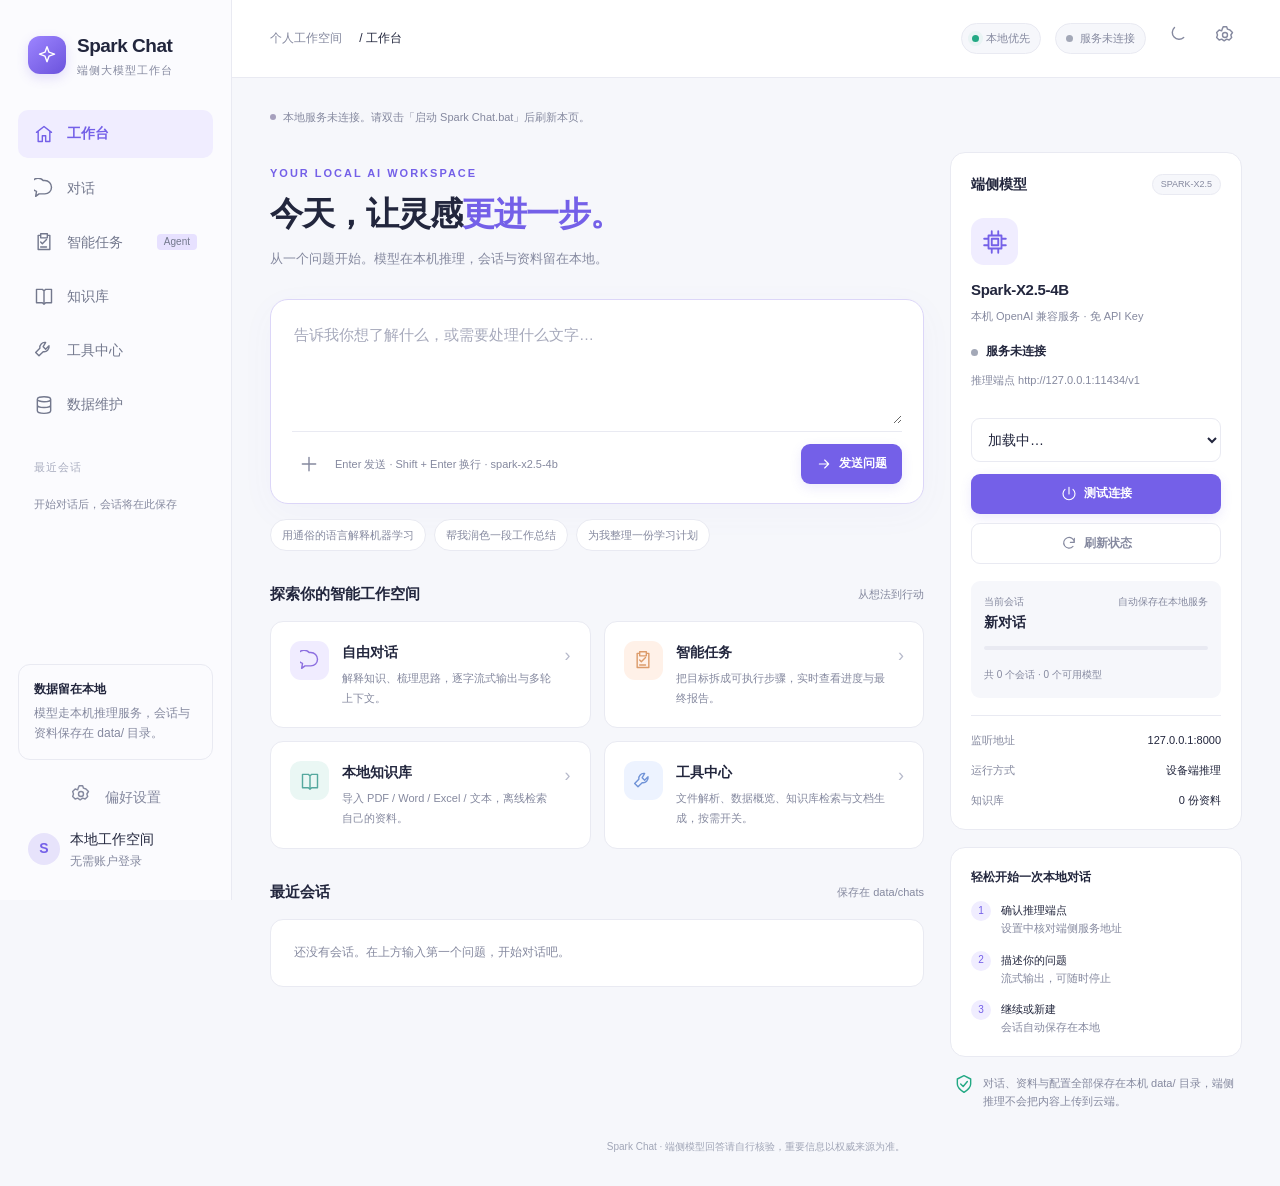
==== frontend/index.html @ 597e4003 "首次提交：Spark Chat v3.1 便携分发版 - SparkChat.exe：PyInstaller 单文件后端（FastAPI + uvicorn / Python 3.12） - fron" ====
<!DOCTYPE html>
<html lang="zh-CN">
<head>
<meta charset="utf-8">
<meta name="viewport" content="width=device-width,initial-scale=1">
<title>Spark Chat · 端侧大模型工作台</title>
<link rel="icon" href="data:image/svg+xml,%3Csvg xmlns='http://www.w3.org/2000/svg' viewBox='0 0 32 32'%3E%3Crect width='32' height='32' rx='8' fill='%237460e8'/%3E%3Cpath d='M16 5l3 8 8 3-8 3-3 8-3-8-8-3 8-3z' fill='%23fff'/%3E%3C/svg%3E">
<script>try{if(localStorage.getItem('spark-theme')==='dark')document.documentElement.classList.add('dark')}catch(e){}</script>
<style>
:root{--bg:#f6f7fb;--panel:#fff;--side:#fbfbfe;--ink:#22263d;--muted:#85899f;--line:#e9eaf2;--purple:#7460e8;--soft:#f0edff;--green:#23a984;--shadow:0 8px 32px #24254a05}*{box-sizing:border-box}[hidden]{display:none!important}body{margin:0;background:var(--bg);font:14px/1.65 -apple-system,BlinkMacSystemFont,'Segoe UI','Microsoft YaHei',sans-serif;color:var(--ink)}button,input,textarea,select{font:inherit}button{cursor:pointer;color:inherit}button:disabled{opacity:.48;cursor:not-allowed}button:focus-visible,a:focus-visible{outline:3px solid #aea3ff;outline-offset:3px}button{border:0}svg{width:20px;height:20px;fill:none;stroke:currentColor;stroke-width:1.7;stroke-linecap:round;stroke-linejoin:round;flex-shrink:0}.shell{display:grid;grid-template-columns:232px 1fr;min-height:100vh}.sidebar{position:fixed;width:232px;inset:0 auto 0 0;background:var(--side);border-right:1px solid var(--line);padding:30px 18px 20px;display:flex;flex-direction:column;z-index:20}.brand{display:flex;align-items:center;gap:11px;padding:0 10px 31px}.logo{width:38px;height:38px;display:grid;place-items:center;background:linear-gradient(140deg,#9d85ff,#6b53dc);border-radius:12px;color:white;box-shadow:0 4px 12px #765ce630}.brand strong{font-size:19px;letter-spacing:-.5px}.brand small{display:block;color:var(--muted);font-size:11px;letter-spacing:1px}.nav{display:grid;gap:7px}.nav button{display:flex;align-items:center;gap:13px;padding:12px 16px;border-radius:10px;background:none;color:#73788d;text-align:left}.nav button.active{background:var(--soft);color:var(--purple);font-weight:650}.nav button:hover{background:var(--soft)}.nav .tag{margin-left:auto;font-size:10px;background:#e7e1ff;padding:0 7px;border-radius:4px}.side-label{font-size:11px;color:#aaaec0;margin:30px 16px 10px;letter-spacing:1px}.history-list{display:grid;gap:4px}.history-list button{background:none;text-align:left;color:var(--muted);padding:9px 16px;overflow:hidden;text-overflow:ellipsis;white-space:nowrap;width:100%;border-radius:7px}.history-list button:hover{background:var(--soft)}.side-bottom{margin-top:auto;padding-top:28px}.local-note{padding:15px;border:1px solid var(--line);border-radius:12px;font-size:12px;color:var(--muted);margin-bottom:17px}.local-note strong{display:block;color:var(--ink);margin-bottom:4px}.profile{display:flex;align-items:center;gap:10px;padding:10px}.avatar{width:32px;height:32px;background:#e7e3fb;color:var(--purple);border-radius:50%;display:grid;place-items:center;font-weight:600}.profile small{color:var(--muted)}.main{grid-column:2;min-width:0}.topbar{height:78px;border-bottom:1px solid var(--line);display:flex;justify-content:space-between;align-items:center;padding:0 38px;background:var(--panel)}.breadcrumb{color:var(--muted);font-size:12px}.breadcrumb b{color:var(--ink);font-weight:500;margin-left:14px}.top-actions{display:flex;align-items:center;gap:14px}.chip{font-size:11px;border-radius:20px;background:var(--bg);padding:5px 10px;color:var(--muted);border:1px solid var(--line);display:inline-flex;align-items:center;gap:7px}.dot{width:7px;height:7px;background:#a3a8b7;border-radius:50%;display:inline-block}.dot.green{background:var(--green);box-shadow:0 0 0 4px #22b88b10}.icon-btn{background:none;padding:7px;border-radius:8px;display:inline-flex;align-items:center;justify-content:center;color:var(--muted)}.icon-btn:hover{background:var(--soft);color:var(--purple)}.mobile-menu{display:none}.workspace{padding:30px 38px;max-width:1660px;margin:auto}.demo-note{font-size:11px;color:var(--muted);display:flex;align-items:center;gap:7px;margin-bottom:26px}.demo-note i{width:6px;height:6px;background:#a6a0bd;border-radius:50%}.layout{display:grid;grid-template-columns:minmax(0,1fr) 292px;gap:26px;align-items:start}.hero{padding:12px 0 29px}.eyebrow{font-size:11px;letter-spacing:2px;color:var(--purple);font-weight:600}.hero h1{font-size:33px;line-height:1.4;margin:9px 0 11px;font-weight:700;letter-spacing:-1px}.hero h1 em{font-style:normal;color:var(--purple)}.hero p{margin:0;color:var(--muted);font-size:13px}.spark-label{display:inline-flex;align-items:center;gap:6px;color:var(--purple);font-size:11px}.composer{background:var(--panel);border:1px solid #dcd6f8;border-radius:18px;padding:19px 21px;box-shadow:0 9px 35px #7260c40a}.composer textarea{width:100%;border:0;background:none;resize:vertical;min-height:105px;max-height:260px;outline:none;color:var(--ink);font-size:15px;line-height:1.8}.composer textarea::placeholder{color:#a7aabc}.composer-bottom{display:flex;align-items:center;justify-content:space-between;gap:12px;padding-top:12px;border-top:1px solid var(--line)}.composer-left{display:flex;align-items:center;gap:9px;color:var(--muted);font-size:11px}.btn{padding:10px 15px;border-radius:9px;display:inline-flex;align-items:center;justify-content:center;gap:7px;font-size:12px;font-weight:600;background:var(--soft);color:var(--purple);white-space:nowrap}.btn.primary{background:var(--purple);color:white;box-shadow:0 4px 12px #7460e822}.btn.outline{background:var(--panel);border:1px solid var(--line);color:var(--muted)}.btn svg{width:16px;height:16px}.full{width:100%}.suggestions{display:flex;gap:8px;flex-wrap:wrap;margin-top:15px}.suggestions button{font-size:11px;color:var(--muted);background:var(--panel);border:1px solid var(--line);border-radius:20px;padding:6px 11px}.suggestions button:hover{color:var(--purple);border-color:#c0b4f6}.section-head{display:flex;justify-content:space-between;align-items:center;margin:31px 0 14px}.section-head h2{font-size:15px;margin:0}.section-head span{font-size:11px;color:var(--muted)}.features{display:grid;grid-template-columns:repeat(2,1fr);gap:13px}.feature{background:var(--panel);border:1px solid var(--line);border-radius:13px;text-align:left;padding:19px;display:flex;gap:13px;align-items:flex-start;transition:transform .2s,border-color .2s}.feature:hover{transform:translateY(-3px);border-color:#cbbff6}.feature-icon{width:39px;height:39px;border-radius:11px;display:grid;place-items:center;flex-shrink:0;background:#f0ecff;color:#8c6fe0}.feature:nth-child(2) .feature-icon{background:#fff1e8;color:#dc9b6a}.feature:nth-child(3) .feature-icon{background:#eaf7f4;color:#55a89e}.feature:nth-child(4) .feature-icon{background:#edf3ff;color:#7093d7}.feature strong{font-size:14px}.feature p{margin:5px 0 0;color:var(--muted);font-size:11px;line-height:1.8}.feature .arrow{margin-left:auto;color:#b7bacb;font-size:18px}.recent{background:var(--panel);border:1px solid var(--line);border-radius:13px;overflow:hidden}.recent-item{padding:15px 18px;display:flex;align-items:center;gap:13px;border-bottom:1px solid var(--line)}.recent-item:last-child{border-bottom:0}.recent-item .round{width:30px;height:30px;border-radius:8px;background:var(--soft);color:var(--purple);display:grid;place-items:center}.recent-item strong{font-size:12px;font-weight:500}.recent-item small{display:block;color:var(--muted);font-size:10px}.recent-item button{margin-left:auto;background:none;color:var(--purple);font-size:11px}.empty-recent{padding:23px;color:var(--muted);font-size:12px}.right{display:grid;gap:17px}.panel{background:var(--panel);border:1px solid var(--line);border-radius:15px;padding:20px}.model-head{display:flex;align-items:center;justify-content:space-between;margin-bottom:22px}.model-head h2{font-size:14px;margin:0}.model-symbol{width:47px;height:47px;background:var(--soft);color:var(--purple);border-radius:13px;display:grid;place-items:center;margin-bottom:13px}.model-symbol svg{width:26px;height:26px}.model-name{font-size:15px;font-weight:650;letter-spacing:-.3px}.model-version{font-size:11px;color:var(--muted);margin:4px 0 17px}.model-status{display:flex;align-items:center;gap:8px;font-size:12px}.model-description{color:var(--muted);font-size:11px;line-height:1.8;margin:9px 0 15px}.progress{height:4px;background:var(--line);border-radius:8px;overflow:hidden;margin:12px 0}.progress div{height:100%;background:var(--purple);transition:width .2s}.specs{display:grid;gap:12px;border-top:1px solid var(--line);margin-top:17px;padding-top:15px;font-size:11px}.specs div{display:flex;justify-content:space-between;color:var(--muted)}.specs b{color:var(--ink);font-weight:500}.memory{background:var(--bg);padding:13px;border-radius:9px;margin-top:17px}.memory label{display:flex;justify-content:space-between;font-size:10px;color:var(--muted)}.memory strong{font-size:18px;color:var(--ink)}.memory small{font-size:10px;color:var(--muted)}.release{margin-top:9px}.right h3{font-size:12px;margin:0 0 13px}.step{display:flex;align-items:flex-start;gap:10px;margin-top:13px;font-size:11px;color:var(--muted)}.step b{color:var(--ink);font-weight:500}.step .num{font-size:10px;background:var(--soft);color:var(--purple);width:20px;height:20px;border-radius:50%;display:grid;place-items:center;flex-shrink:0}.privacy{display:flex;gap:9px;color:var(--muted);font-size:11px;padding:0 4px}.privacy svg{color:var(--green)}.footer{margin-top:29px;color:#a1a6b7;font-size:10px;text-align:center}.page-title{font-size:27px;margin:8px 0}.lead{color:var(--muted);margin-bottom:23px}.chat-log{height:440px;overflow:auto;padding:10px 6px;display:flex;flex-direction:column;gap:17px}.message{max-width:90%;padding:14px 17px;border-radius:13px;background:var(--panel);border:1px solid var(--line);white-space:pre-wrap;line-height:1.9}.message.user{align-self:flex-end;background:var(--soft);border:0}.message small{display:block;font-size:10px;color:var(--purple);margin-bottom:5px}.info{border:1px solid var(--line);background:var(--panel);padding:18px;border-radius:12px;color:var(--muted);font-size:12px}.file-row{display:flex;justify-content:space-between;align-items:center;padding:16px 0;border-bottom:1px solid var(--line);gap:10px}.file-row:last-child{border:0}.file-row strong{display:block;color:var(--ink);font-size:13px;word-break:break-all}.file-row small{color:var(--muted)}.form-row{display:flex;align-items:center;justify-content:space-between;gap:20px;padding:17px 0;border-bottom:1px solid var(--line)}.form-row small{color:var(--muted);display:block}.form-row select{padding:7px;border:1px solid var(--line);border-radius:7px;background:var(--bg);color:var(--ink)}.search{width:100%;padding:12px 15px;border-radius:9px;border:1px solid var(--line);background:var(--panel);color:var(--ink);margin:15px 0}.task-progress{display:flex;align-items:center;gap:12px;padding:15px 0;border-bottom:1px solid var(--line)}.task-progress i{width:25px;height:25px;border-radius:50%;display:grid;place-items:center;background:var(--soft);color:var(--purple);font-style:normal}.task-progress small{color:var(--muted);margin-left:auto}.toast{position:fixed;bottom:28px;left:50%;transform:translateX(-50%);background:var(--ink);color:var(--panel);padding:12px 23px;border-radius:10px;z-index:100;box-shadow:0 8px 35px #0002;max-width:90%;font-size:12px}.toast[hidden]{display:none}dialog{border:1px solid var(--line);border-radius:18px;padding:27px;max-width:420px;background:var(--panel);color:var(--ink);box-shadow:0 20px 90px #12173030}dialog::backdrop{background:#15192f50;backdrop-filter:blur(3px)}dialog h3{margin-top:0}dialog p{color:var(--muted);font-size:13px}.dialog-buttons{display:flex;justify-content:flex-end;gap:10px;margin-top:24px}.dark{--bg:#171923;--panel:#202330;--side:#1b1e2a;--ink:#e5e8f5;--muted:#979cb4;--line:#323647;--soft:#302b48;--purple:#b0a0ff;--shadow:0 8px 32px #0001}.dark .primary{color:#171923}.dark .feature-icon{background:#302b48}.menu-backdrop{display:none}@media(min-width:1650px){.workspace{padding-top:43px}.hero{padding-top:25px}.hero h1{font-size:39px}.composer textarea{min-height:130px}.feature{padding:25px}.chat-log{height:500px}}@media(max-width:1150px){.layout{grid-template-columns:minmax(0,1fr) 260px;gap:18px}.workspace{padding:25px}.sidebar{width:204px}.shell{grid-template-columns:204px 1fr}.feature{padding:15px}.hero h1{font-size:29px}.composer-bottom{align-items:flex-end}.composer-left span{display:none}}@media(max-width:950px){.layout{grid-template-columns:1fr}.right{grid-template-columns:1fr 1fr}.privacy{grid-column:1/-1}.model-head{margin-bottom:12px}.model-symbol{display:none}.topbar{padding:0 25px}.model-description{margin-bottom:10px}.right .steps-panel{align-self:start}.features{gap:12px}}@media(max-width:680px){.shell{display:block}.sidebar{transform:translateX(-100%);transition:transform .2s;width:232px}.sidebar.open{transform:none}.menu-backdrop.open{display:block;position:fixed;inset:0;background:#10152b60;z-index:19}.mobile-menu{display:inline-flex}.topbar{height:65px;padding:0 17px}.topbar .breadcrumb{display:none}.top-actions{gap:7px;margin-left:auto}.chip{font-size:10px}.workspace{padding:20px 17px}.demo-note{margin-bottom:16px;font-size:10px}.hero{padding:8px 0 23px}.hero h1{font-size:28px}.hero p{font-size:12px}.right{grid-template-columns:1fr}.right .steps-panel{display:none}.features{grid-template-columns:1fr 1fr}.feature{display:block;padding:15px}.feature-icon{width:32px;height:32px;margin-bottom:11px}.feature .arrow{display:none}.feature p{font-size:10px}.feature strong{font-size:13px}.composer{padding:15px}.composer textarea{font-size:13px;min-height:100px}.composer-bottom{flex-wrap:wrap}.composer-left{display:none}.composer-bottom>div:last-child{display:flex;width:100%;gap:8px;justify-content:flex-end}.btn{padding:9px 12px}.hero h1 em{display:inline}.right{margin-top:5px}.chat-log{height:390px}.page-title{font-size:24px}.section-head{margin-top:25px}.form-row{align-items:flex-start}.footer{font-size:10px}.model-head{margin-bottom:15px}}
/* --- 接入真实后端后新增的样式，保持与原型同一套变量与配色 --- */
select.search{height:44px;padding:0 12px;margin:12px 0}
.row{display:flex;gap:9px;align-items:center;flex-wrap:wrap}
.row>*{min-width:0}
.grow{flex:1;min-width:120px}
.small{font-size:11px;color:var(--muted)}
.muted{color:var(--muted)}
.badge{display:inline-block;padding:1px 9px;border-radius:99px;background:var(--soft);color:var(--purple);font-size:10px;white-space:nowrap}
.divider{height:1px;background:var(--line);margin:16px 0}
.event{padding:9px 13px;border-left:2px solid var(--purple);background:var(--soft);border-radius:0 8px 8px 0;margin:9px 0;font-size:12px;line-height:1.7}
.event b{color:var(--purple);font-weight:500}
.event.ok{border-left-color:var(--green)}
.event.err{border-left-color:#d8635f}
.event pre{margin:5px 0 0;white-space:pre-wrap;word-break:break-word;font:11px/1.65 inherit;color:var(--muted)}
.stat{display:grid;grid-template-columns:repeat(auto-fit,minmax(115px,1fr));gap:11px;margin:14px 0}
.stat>div{background:var(--bg);border:1px solid var(--line);border-radius:10px;padding:11px 13px;font-size:11px;color:var(--muted)}
.stat strong{display:block;font-size:18px;color:var(--ink);font-weight:500;margin-top:3px}
.logbox{max-height:300px;overflow:auto;font:11px/1.75 ui-monospace,SFMono-Regular,Consolas,monospace;background:var(--bg);border:1px solid var(--line);border-radius:10px;padding:12px;white-space:pre-wrap;word-break:break-word}
.logbox div{border-bottom:1px solid var(--line);padding:3px 0}
.logbox div:last-child{border-bottom:0}
.setting-grid{display:grid;grid-template-columns:1fr 1fr;gap:0 22px}
.setting-grid .form-row{min-width:0}
.setting-grid input,.setting-grid select{width:170px;max-width:100%}
.form-row label{display:block;font-size:13px}
.form-row small{display:block;color:var(--muted);font-size:11px;margin-top:3px}
.form-row input[type=text],.form-row input[type=number],.form-row input[type=password]{padding:8px 10px;border:1px solid var(--line);border-radius:8px;background:var(--panel);color:var(--ink);border:1px solid var(--line)}
.form-row input[type=checkbox]{width:17px;height:17px;accent-color:var(--purple)}
.file-row,.recent-item{flex-wrap:wrap}
.file-row>div{min-width:0;flex:1}
.search-results .file-row:last-child{border-bottom:0}
.model-list{max-height:230px;overflow:auto}
.model-list button{display:block;width:100%;text-align:left;background:none;padding:8px 10px;border-radius:7px;font-size:12px}
.model-list button:hover,.model-list button.on{background:var(--soft);color:var(--purple)}
.model-list small{display:block;color:var(--muted);font-size:10px}
.spinner{display:inline-block;width:13px;height:13px;border:2px solid var(--soft);border-top-color:var(--purple);border-radius:50%;animation:spin .7s linear infinite;vertical-align:-2px;margin-right:6px}
@keyframes spin{to{transform:rotate(360deg)}}
@media(max-width:680px){.setting-grid{grid-template-columns:1fr}.setting-grid input,.setting-grid select{width:100%}}
</style>
</head>
<body>
<div class="shell">
  <div class="menu-backdrop" id="backdrop"></div>
  <aside class="sidebar" id="sidebar">
    <div class="brand">
      <div class="logo" data-icon="spark"></div>
      <div><strong>Spark Chat</strong><small>端侧大模型工作台</small></div>
    </div>
    <nav class="nav" id="nav"></nav>
    <div class="side-label">最近会话</div>
    <div class="history-list" id="history"></div>
    <div class="side-bottom">
      <div class="local-note"><strong>数据留在本地</strong>模型走本机推理服务，会话与资料保存在 data/ 目录。</div>
      <button class="icon-btn full" data-page="settings"><span data-icon="settings"></span>　偏好设置</button>
      <div class="profile"><span class="avatar">S</span><div>本地工作空间<small style="display:block">无需账户登录</small></div></div>
    </div>
  </aside>
  <div class="main">
    <header class="topbar">
      <button class="icon-btn mobile-menu" id="menu" aria-label="打开导航"><span data-icon="menu"></span></button>
      <div class="breadcrumb">个人工作空间 <b id="crumb">/ 工作台</b></div>
      <div class="top-actions">
        <span class="chip"><span class="dot green"></span>本地优先</span>
        <span class="chip" id="topState"><span class="dot"></span>服务检测中</span>
        <button class="icon-btn" id="theme" aria-label="切换深浅主题"><span data-icon="moon"></span></button>
        <button class="icon-btn" data-page="settings" aria-label="设置"><span data-icon="settings"></span></button>
      </div>
    </header>
    <div class="workspace">
      <div class="demo-note" id="notice" hidden><i></i><span id="noticeText"></span></div>
      <div class="layout">
        <main id="content"></main>
        <aside class="right" id="right"></aside>
      </div>
      <footer class="footer">Spark Chat · 端侧模型回答请自行核验，重要信息以权威来源为准。</footer>
    </div>
  </div>
</div>
<dialog id="confirmDialog">
  <h3 id="confirmTitle">确认操作</h3>
  <p id="confirmText"></p>
  <div class="dialog-buttons"><button class="btn outline" id="confirmCancel">取消</button><button class="btn primary" id="confirmOk">确认</button></div>
</dialog>
<div class="toast" id="toast" role="status" hidden></div>
<input type="file" id="fileInput" accept=".txt,.md,.csv,.pdf,.docx,.xlsx,.json" multiple hidden>
<script>
'use strict';
/* Spark Chat 工作台 · 样式沿用 SparkChat_工作台优化版.html
   数据层改为对接便携版本地 FastAPI 服务（同源 /api/*），无模拟数据。
   源码：web-frontend-lite/，构建产物：frontend/index.html */

const PATHS = {
  spark: 'M12 2l2.4 6.6L21 11l-6.6 2.4L12 20l-2.4-6.6L3 11l6.6-2.4L12 2z',
  home: 'M3 10l9-7 9 7M5 9v12h5v-7h4v7h5V9',
  chat: 'M21 11a8 8 0 01-8 8H6l-4 3 1-6a8 8 0 118-13h2a8 8 0 018 8z',
  task: 'M8 4H5v17h14V4h-3M8 2h8v5H8zM8 12l2 2 5-5M8 18h7',
  book: 'M3 4h7l2 2 2-2h7v16h-7l-2 2-2-2H3zM12 6v16',
  tool: 'M14 3a6 6 0 00-7 7L2 15l4 4 5-5a6 6 0 007-7l-4 4-3-3 3-5z',
  db: 'M20 5c0 2-4 3-8 3S4 7 4 5s4-3 8-3 8 1 8 3zM4 5v14c0 2 4 3 8 3s8-1 8-3V5M4 12c0 2 4 3 8 3s8-1 8-3',
  settings: 'M10 2h4l1 3 3 1 3 3-2 3 1 3-3 3-3-1-3 2-3-2-3 1-3-3 1-3-1-3 3-3 3 1 1-3zM15 12a3 3 0 11-6 0 3 3 0 016 0',
  moon: 'M20 15A8 8 0 119 3a7 7 0 0011 12z',
  power: 'M12 2v10M6 5a9 9 0 1012 0',
  stop: 'M5 5h14v14H5z',
  cpu: 'M6 6h12v12H6zM9 9h6v6H9zM9 2v4M15 2v4M9 18v4M15 18v4M2 9h4M2 15h4M18 9h4M18 15h4',
  shield: 'M12 2l8 4v6c0 5-8 10-8 10S4 17 4 12V6l8-4zM8 12l3 3 5-6',
  plus: 'M12 4v16M4 12h16',
  arrow: 'M5 12h14M13 6l6 6-6 6',
  menu: 'M3 5h18M3 12h18M3 19h18',
  upload: 'M12 16V3M7 8l5-5 5 5M4 15v6h16v-6',
  file: 'M6 2h8l5 5v15H6zM14 2v6h5M9 12h7M9 16h7',
  trash: 'M4 7h16M9 7V4h6v3M6 7l1 14h10l1-14',
  refresh: 'M20 11a8 8 0 10-2 6M20 5v6h-6'
};
const icon = n => '<svg viewBox="0 0 24 24" aria-hidden="true"><path d="' + (PATHS[n] || PATHS.spark) + '"/></svg>';
const icons = () => document.querySelectorAll('[data-icon]').forEach(e => { e.innerHTML = icon(e.dataset.icon); });
const $ = id => document.getElementById(id);
const esc = v => String(v == null ? '' : v).replace(/[&<>"']/g, c => ({ '&': '&amp;', '<': '&lt;', '>': '&gt;', '"': '&quot;', "'": '&#39;' }[c]));
const fmt = v => { if (!v) return ''; const d = new Date(v); return isNaN(d) ? String(v) : d.toLocaleString('zh-CN'); };
function toast(msg) { const t = $('toast'); t.textContent = msg; t.hidden = false; clearTimeout(toast.tid); toast.tid = setTimeout(() => { t.hidden = true; }, 3800); }
function notice(msg) { $('noticeText').textContent = msg || ''; $('notice').hidden = !msg; }

const NAVS = [['home', 'home', '工作台'], ['chat', 'chat', '对话'], ['tasks', 'task', '智能任务'], ['knowledge', 'book', '知识库'], ['tools', 'tool', '工具中心'], ['storage', 'db', '数据维护']];
const FEATURES = [
  ['chat', 'chat', '自由对话', '解释知识、梳理思路，逐字流式输出与多轮上下文。'],
  ['tasks', 'task', '智能任务', '把目标拆成可执行步骤，实时查看进度与最终报告。'],
  ['knowledge', 'book', '本地知识库', '导入 PDF / Word / Excel / 文本，离线检索自己的资料。'],
  ['tools', 'tool', '工具中心', '文件解析、数据概览、知识库检索与文档生成，按需开关。']
];
const TEMPLATES = [
  ['写作润色', '请帮我润色以下文字，保持原意，使语言更清晰、自然：\n'],
  ['学习讲解', '请用通俗易懂的语言解释以下知识点，并给出一个生活中的例子：\n'],
  ['内容总结', '请将以下内容整理为核心观点、关键依据和后续行动：\n'],
  ['计划制定', '请根据以下目标制定一个循序渐进、可执行的学习计划：\n']
];
const SUGGESTIONS = ['用通俗的语言解释机器学习', '帮我润色一段工作总结', '为我整理一份学习计划'];

let PAGE = 'home', CURRENT = null, CHAT = [], SELMODEL = '', GENERATING = false, CTRL = null, TASKCTRL = null;
let TOKEN = (() => { try { return localStorage.getItem('spark-access-token') || ''; } catch { return ''; } })();
let CFG = {}, MODELS = [], SESSIONS = [], AGENTS = [], TOOLS = [], DEPS = {}, DOCS = [], KBSTAT = {}, TASKS = [], BACKUPS = [], SPACE = {}, PLUGINS = [], LOGS = [], HEALTH = null, ONLINE = false, TASK_EVENTS = [];

/* ---------- 后端通信 ---------- */
function errOf(j, status) {
  const d = j && j.detail;
  if (d && typeof d === 'object') return d.error || d.message || d.msg || ('请求失败 (' + status + ')');
  if (typeof d === 'string' && d) return d;
  return (j && (j.error || j.message)) || ('请求失败 (' + status + ')');
}
async function api(path, opts) {
  const o = Object.assign({}, opts || {}), h = Object.assign({}, o.headers || {});
  if (TOKEN) h.Authorization = 'Bearer ' + TOKEN;
  if (o.json !== undefined) { h['Content-Type'] = 'application/json'; o.body = JSON.stringify(o.json); delete o.json; }
  let r;
  try { r = await fetch(path, Object.assign({}, o, { headers: h })); }
  catch (e) { ONLINE = false; updateTop(); throw new Error('无法连接本地服务，请确认 SparkChat.exe 已启动'); }
  let j = {}; try { j = await r.json(); } catch (e) { /* 非 JSON 响应 */ }
  if (r.status === 401) { needToken(); throw new Error('访问令牌无效，请在「偏好设置」中填写'); }
  if (!r.ok || (j && j.success === false)) throw new Error(errOf(j, r.status));
  ONLINE = true; updateTop();
  return (j && j.data !== undefined) ? j.data : j;
}
async function sse(path, payload, onEvent, signal, method) {
  const h = { 'Content-Type': 'application/json' };
  if (TOKEN) h.Authorization = 'Bearer ' + TOKEN;
  const m = method || 'POST';
  let r = await fetch(path, { method: m, headers: h, body: m === 'GET' ? undefined : JSON.stringify(payload || {}), signal });
  if (r.status === 405 && m !== 'GET') {
    r = await fetch(path, { method: 'GET', headers: TOKEN ? { Authorization: 'Bearer ' + TOKEN } : {}, signal });
  }
  if (r.status === 401) { needToken(); throw new Error('访问令牌无效'); }
  if (!r.ok || !r.body) throw new Error('流式连接失败 (' + r.status + ')');
  const reader = r.body.getReader(), dec = new TextDecoder();
  let buf = '';
  try {
    for (;;) {
      const chunk = await reader.read();
      if (chunk.done) break;
      buf = (buf + dec.decode(chunk.value, { stream: true })).replace(/\r\n/g, '\n');
      let i;
      while ((i = buf.indexOf('\n\n')) >= 0) {
        const block = buf.slice(0, i); buf = buf.slice(i + 2);
        const line = block.split('\n').find(l => l.startsWith('data:'));
        if (!line) continue;
        const raw = line.slice(5).trim();
        if (!raw || raw === '[DONE]') continue;
        try { onEvent(JSON.parse(raw)); } catch (e) { /* 忽略心跳与非 JSON 行 */ }
      }
    }
  } finally { try { reader.releaseLock(); } catch (e) { /* noop */ } }
}
function needToken() {
  notice('服务要求访问令牌：请打开「偏好设置」，在“访问令牌”中填入启动日志里的令牌后重试。');
  toast('需要访问令牌');
}

/* ---------- 数据加载 ---------- */
function normalizeModels(v) {
  const arr = Array.isArray(v) ? v : (v && Array.isArray(v.models) ? v.models : []);
  return arr.map(x => typeof x === 'string'
    ? { id: x, name: x, provider: '', capability: '' }
    : { id: x.id || x.model_id || x.name, name: x.name || x.id, provider: x.provider || '', capability: x.capability || '' });
}
async function refreshCore() {
  const [h, c, m, s] = await Promise.allSettled([api('/health'), api('/api/config'), api('/api/models'), api('/api/conversations')]);
  if (h.status === 'fulfilled') { HEALTH = h.value; ONLINE = true; } else ONLINE = false;
  if (c.status === 'fulfilled') CFG = c.value || {};
  if (m.status === 'fulfilled') MODELS = normalizeModels(m.value);
  if (s.status === 'fulfilled') SESSIONS = Array.isArray(s.value) ? s.value : [];
  if (!SELMODEL) SELMODEL = CFG.model || 'spark-x2.5-4b';
  updateTop();
  if (!ONLINE) notice('本地服务未连接。请双击「启动 Spark Chat.bat」后刷新本页。');
  else if (CFG.access_token_required && !TOKEN) notice('服务已开启访问令牌保护。如请求失败，请在「偏好设置」中填写令牌。');
  else notice('');
}
const refreshSessions = async () => { try { SESSIONS = await api('/api/conversations'); } catch (e) { /* 保留旧数据 */ } };
const refreshKB = async () => { const [a, b] = await Promise.allSettled([api('/api/kb'), api('/api/kb/status')]); if (a.status === 'fulfilled') DOCS = Array.isArray(a.value) ? a.value : []; if (b.status === 'fulfilled') KBSTAT = b.value || {}; };
const refreshTasks = async () => { try { TASKS = await api('/api/tasks'); } catch (e) { /* noop */ } };
const refreshTools = async () => { try { const r = await api('/api/tools'); TOOLS = (r && r.tools) || []; DEPS = (r && r.deps) || {}; } catch (e) { /* noop */ } };
const refreshAgents = async () => { try { AGENTS = await api('/api/agents'); } catch (e) { /* noop */ } };
const refreshPlugins = async () => { try { PLUGINS = await api('/api/plugins'); } catch (e) { /* noop */ } };
const refreshBackups = async () => { try { BACKUPS = await api('/api/backup'); } catch (e) { /* noop */ } };
const refreshSpace = async () => { try { const r = await api('/api/cleanup'); SPACE = (r && r.space) || r || {}; } catch (e) { /* noop */ } };
const refreshLogs = async (q) => { try { const r = await api('/api/logs?page=1&page_size=60&level=all&search=' + encodeURIComponent(q || '')); LOGS = (r && r.logs) || []; } catch (e) { /* noop */ } };

/* ---------- 通用渲染 ---------- */
function modelName(id) { const m = MODELS.find(x => x.id === id); return m ? m.name : (id || 'Spark-X2.5-4B'); }
function updateTop() {
  const el = $('topState'); if (!el) return;
  el.innerHTML = '<span class="dot ' + (ONLINE ? 'green' : '') + '"></span>' + (ONLINE ? '服务在线 · ' + MODELS.length + ' 个模型' : '服务未连接');
}
function renderHistory() {
  const list = SESSIONS.slice(0, 6);
  $('history').innerHTML = list.length
    ? list.map(x => '<button data-session="' + esc(x.id) + '" title="' + esc(x.title) + '">' + esc(x.title || '新对话') + '</button>').join('')
    : '<div style="font-size:11px;color:var(--muted);padding:9px 16px">开始对话后，会话将在此保存</div>';
}
function renderRight() {
  const m = MODELS.find(x => x.id === SELMODEL) || MODELS[0] || {};
  const cur = SESSIONS.find(x => x.id === CURRENT);
  const steps = [['1', '确认推理端点', '设置中核对端侧服务地址'], ['2', '描述你的问题', '流式输出，可随时停止'], ['3', '继续或新建', '会话自动保存在本地']];
  $('right').innerHTML = `
    <section class="panel">
      <div class="model-head"><h2>端侧模型</h2><span class="chip" style="padding:2px 8px;font-size:9px">SPARK-X2.5</span></div>
      <div class="model-symbol" data-icon="cpu"></div>
      <div class="model-name">${esc(m.name || 'Spark-X2.5-4B')}</div>
      <div class="model-version">本机 OpenAI 兼容服务 · 免 API Key</div>
      <div class="model-status"><span class="dot ${ONLINE ? 'green' : ''}" id="stateDot"></span><b id="stateText">${ONLINE ? '服务已连接' : '服务未连接'}</b></div>
      <p class="model-description" id="stateDesc">推理端点 ${esc(CFG.spark_base_url || 'http://127.0.0.1:11434/v1')}</p>
      <select class="search" id="modelSel" aria-label="选择模型">
        ${MODELS.length ? MODELS.map(x => '<option value="' + esc(x.id) + '"' + (x.id === SELMODEL ? ' selected' : '') + '>' + esc(x.name) + '</option>').join('') : '<option value="">加载中…</option>'}
      </select>
      <button class="btn primary full" id="testConn">${icon('power')}测试连接</button>
      <button class="btn outline full release" id="refreshAll">${icon('refresh')}刷新状态</button>
      <div class="memory">
        <label>当前会话 <small>自动保存在本地服务</small></label>
        <strong style="font-size:14px">${esc(cur ? (cur.title || '新对话') : '新对话')}</strong>
        <div class="progress"><div style="width:${SESSIONS.length ? Math.min(100, SESSIONS.length * 8) : 0}%"></div></div>
        <small>共 ${SESSIONS.length} 个会话 · ${MODELS.length} 个可用模型</small>
      </div>
      <div class="specs">
        <div><span>监听地址</span><b>${esc((CFG.host || '127.0.0.1') + ':' + (CFG.port || 8000))}</b></div>
        <div><span>运行方式</span><b>设备端推理</b></div>
        <div><span>知识库</span><b>${esc((KBSTAT.docs != null ? KBSTAT.docs : DOCS.length))} 份资料</b></div>
      </div>
    </section>
    <section class="panel steps-panel"><h3>轻松开始一次本地对话</h3>
      ${steps.map(s => '<div class="step"><span class="num">' + s[0] + '</span><div><b>' + s[1] + '</b><br>' + s[2] + '</div></div>').join('')}
    </section>
    <div class="privacy">${icon('shield')}<span>对话、资料与配置全部保存在本机 data/ 目录，端侧推理不会把内容上传到云端。</span></div>`;
}
function render() {
  const views = { home, chat, tasks: tasksPage, knowledge, tools: toolsPage, storage, settings };
  $('content').innerHTML = (views[PAGE] || home)();
  $('crumb').textContent = '/ ' + ((NAVS.find(n => n[0] === PAGE) || [, , '偏好设置'])[2]);
  $('nav').innerHTML = NAVS.map(n => '<button data-page="' + n[0] + '" class="' + (PAGE === n[0] ? 'active' : '') + '">' + icon(n[1]) + n[2] + (n[0] === 'tasks' ? '<span class="tag">Agent</span>' : '') + '</button>').join('');
  renderHistory(); renderRight(); icons();
  if ($('chatLog')) $('chatLog').scrollTop = $('chatLog').scrollHeight;
  if ($('taskEvents')) renderTaskEvents();
}
function go(p) { if (GENERATING) stopGeneration(); PAGE = p; render(); $('sidebar').classList.remove('open'); $('backdrop').classList.remove('open'); }

/* ---------- 页面 ---------- */
function composer() {
  return `<div class="composer">
    <textarea id="prompt" aria-label="输入问题" placeholder="告诉我你想了解什么，或需要处理什么文字…"></textarea>
    <div class="composer-bottom">
      <div class="composer-left"><button class="icon-btn" id="attach" aria-label="导入资料">${icon('plus')}</button>
        <span>Enter 发送 · Shift + Enter 换行 · <span id="composerModel">${esc(modelName(SELMODEL))}</span></span></div>
      <div><button class="btn outline" id="stop" hidden>停止生成</button>
        <button class="btn primary" id="send">${icon('arrow')}发送问题</button></div>
    </div></div>`;
}
function home() {
  return `<section class="hero"><div class="eyebrow">YOUR LOCAL AI WORKSPACE</div><h1>今天，让灵感<em>更进一步。</em></h1>
      <p>从一个问题开始。模型在本机推理，会话与资料留在本地。</p></section>
    ${composer()}
    <div class="suggestions">${SUGGESTIONS.map(s => '<button data-suggest="' + esc(s) + '">' + esc(s) + '</button>').join('')}</div>
    <div class="section-head"><h2>探索你的智能工作空间</h2><span>从想法到行动</span></div>
    <div class="features">${FEATURES.map(x => `<button class="feature" data-page="${x[0]}"><span class="feature-icon">${icon(x[1])}</span><div><strong>${x[2]}</strong><p>${x[3]}</p></div><span class="arrow">›</span></button>`).join('')}</div>
    <div class="section-head"><h2>最近会话</h2><span>保存在 data/chats</span></div>
    <div class="recent">${SESSIONS.length ? SESSIONS.slice(0, 3).map(s => `<div class="recent-item"><div class="round">${icon('chat')}</div>
      <div><strong>${esc(s.title || '新对话')}</strong><small>${fmt(s.updated_at || s.created_at)} · ${esc(s.message_count || 0)} 条消息</small></div>
      <button data-session="${esc(s.id)}">继续对话 ↗</button></div>`).join('') : '<div class="empty-recent">还没有会话。在上方输入第一个问题，开始对话吧。</div>'}</div>`;
}
function chat() {
  const s = SESSIONS.find(x => x.id === CURRENT);
  return `<div class="section-head" style="margin-top:0"><div><div class="eyebrow">LOCAL CONVERSATION</div>
      <h1 class="page-title">${esc(s ? (s.title || '新对话') : '开始一段新对话')}</h1></div>
      <div class="row"><button class="btn outline" id="renameChat">重命名</button><button class="btn outline" id="newChat">${icon('plus')}新对话</button></div></div>
    <div class="chat-log" id="chatLog">${CHAT.length ? CHAT.map(m => `<div class="message ${esc(m.role)}"><small>${m.role === 'user' ? '你' : 'Spark Chat'}</small>${esc(m.content || m.text || '')}</div>`).join('') : '<div class="info">消息由本地服务保存。选择右侧模型后即可开始对话；Enter 发送，Shift + Enter 换行。</div>'}</div>
    ${composer()}`;
}
function tasksPage() {
  return `<div class="eyebrow">SMART TASKS</div><h1 class="page-title">把目标拆成下一步</h1>
    <p class="lead">描述目标，由端侧模型自动规划步骤、逐步执行并输出报告。</p>
    <section class="panel"><label for="taskGoal">你想完成什么？</label>
      <textarea class="search" id="taskGoal" rows="3" placeholder="例如：准备一节面向大三学生的机器学习课程"></textarea>
      <div class="row"><button class="btn primary" id="runTask">${icon('task')}创建并运行任务</button>
        <button class="btn outline" id="stopTask" hidden>停止</button>
        <span class="small">任务会调用已启用的工具，进度实时推送</span></div>
      <div id="taskEvents"></div></section>
    <div class="section-head"><h2>任务记录</h2><span>${TASKS.length} 个任务</span></div>
    <div class="panel">${TASKS.length ? TASKS.map(t => `<div class="file-row"><div><strong>${esc(t.title || '新任务')}</strong>
      <small>${esc(t.status || 'draft')} · ${esc((t.progress && t.progress.done) || 0)}/${esc((t.progress && t.progress.total) || 0)} 步 · ${fmt(t.updated_at)}</small></div>
      <button class="btn outline" data-task="${esc(t.id)}">查看</button></div>`).join('') : '<div class="info">还没有任务。输入一个目标试试。</div>'}</div>`;
}
function docRows() {
  return DOCS.length ? DOCS.map(d => `<div class="file-row"><div><strong>${esc(d.name || d.id)}</strong>
    <small>${esc(d.chunks != null ? d.chunks + ' 个分块 · ' : '')}${fmt(d.added_at)}</small></div>
    <button class="btn outline" data-del-doc="${esc(d.id)}">删除</button></div>`).join('')
    : '<div class="info">还没有资料。点击「导入资料」添加 PDF、Word、Excel 或文本文件。</div>';
}
function knowledge() {
  return `<div class="eyebrow">PERSONAL KNOWLEDGE</div><h1 class="page-title">让资料，触手可及</h1>
    <p class="lead">导入本地文件后自动切块；默认 BM25 关键词检索，配置 Embedding 后升级为语义混合检索。</p>
    <div class="row"><button class="btn primary" id="import">${icon('upload')}导入资料</button>
      <button class="btn outline" id="kbReindex">重建索引</button>
      <span class="small">${esc(KBSTAT.mode === 'hybrid' ? '混合检索' : 'BM25 关键词检索')} · ${esc(KBSTAT.docs || DOCS.length)} 份资料 · ${esc(KBSTAT.chunks || 0)} 个分块</span></div>
    <input class="search" id="fileSearch" aria-label="检索知识库" placeholder="输入关键词，检索本地资料…">
    <div class="section-head"><h2>检索结果</h2><span>离线检索</span></div>
    <div class="panel search-results" id="searchResults"><div class="info">输入关键词开始检索。</div></div>
    <div class="section-head"><h2>已入库资料</h2><span>保存在 data/kb</span></div>
    <div class="panel" id="filesList">${docRows()}</div>`;
}
function toolsPage() {
  return `<div class="eyebrow">EVERYDAY TOOLS</div><h1 class="page-title">让日常工作更顺手</h1>
    <p class="lead">开关智能体可调用的能力，或使用内置模板与本地文本统计。</p>
    <div class="section-head" style="margin-top:0"><h2>能力开关</h2><span>即时生效</span></div>
    <div class="panel">${TOOLS.length ? TOOLS.map(t => `<div class="form-row"><div>${esc(t.name || t.id)}
      <small>${esc(t.desc || t.description || (t.id === 'code' ? '实验性 Python 执行，默认关闭' : ''))}${t.experimental ? ' · 实验性' : ''}</small></div>
      <input type="checkbox" data-tool="${esc(t.id)}" ${t.enabled ? 'checked' : ''} aria-label="${esc(t.name || t.id)}"></div>`).join('') : '<div class="info">工具列表加载中…</div>'}</div>
    <div class="section-head"><h2>常用模板</h2><span>一键带入对话</span></div>
    <div class="features">${TEMPLATES.map(x => `<button class="feature" data-template="${esc(x[1])}"><span class="feature-icon">${icon('spark')}</span><div><strong>${x[0]}</strong><p>将模板带入对话，补充你的内容</p></div></button>`).join('')}</div>
    <section class="panel" style="margin-top:20px"><h3>文本统计 · 浏览器本地计算</h3>
      <textarea class="search" id="countText" rows="4" placeholder="粘贴文本，即时查看统计"></textarea>
      <div id="countResult" style="color:var(--purple)">0 字符 · 0 个非空白字符 · 0 段</div></section>`;
}
function storage() {
  const cats = SPACE && typeof SPACE === 'object' ? SPACE : {};
  const bytes = n => ((n || 0) / 1024 / 1024).toFixed(2) + ' MB';
  return `<div class="eyebrow">LOCAL DATA</div><h1 class="page-title">你的数据，由你管理</h1>
    <p class="lead">配置、会话、任务、知识库与备份都保存在 U 盘的 data/ 目录。</p>
    <div class="stat"><div>占用空间<strong>${bytes(cats.total)}</strong></div>
      <div>会话<strong>${SESSIONS.length}</strong></div><div>资料<strong>${DOCS.length}</strong></div>
      <div>备份<strong>${BACKUPS.length}</strong></div></div>
    <section class="panel"><h3>备份与恢复</h3>
      <div class="row"><button class="btn primary" id="createBackup">${icon('plus')}创建备份</button>
        <button class="btn outline" id="exportCfg">导出配置</button>
        <button class="btn outline" id="importCfg">导入配置</button></div>
      <div class="divider"></div>
      ${BACKUPS.length ? BACKUPS.map(b => `<div class="file-row"><div><strong>${esc(b.id)}</strong>
        <small>${fmt(b.timestamp)} · ${bytes(b.size)} · ${esc(b.chats || 0)} 个会话</small></div>
        <div class="row"><button class="btn outline" data-restore="${esc(b.id)}">恢复</button>
        <button class="btn outline" data-del-backup="${esc(b.id)}">删除</button></div></div>`).join('') : '<div class="info">还没有备份。</div>'}</section>
    <section class="panel" style="margin-top:20px"><h3>空间清理</h3>
      <div class="form-row"><div>缓存与临时文件<small>清理 data/cache、data/temp 与轮转日志</small></div>
        <button class="btn outline" id="doCleanup">立即清理</button></div>
      <div class="form-row"><div>运行日志<small>查看服务日志，可按级别筛选</small></div>
        <div class="row"><input class="search" style="width:150px;margin:0" id="logSearch" placeholder="搜索日志…">
        <button class="btn outline" id="loadLogs">查看</button><button class="btn outline" id="exportLogs">导出</button></div></div>
      <div class="logbox" id="logBox">${LOGS.length ? LOGS.map(l => '<div>' + esc((l.time || '') + ' [' + (l.level || '') + '] ' + (l.message || '')) + '</div>').join('') : '点击「查看」加载日志。'}</div></section>`;
}
const CFG_FIELDS = [
  ['model', '默认模型', '对话与任务默认使用的模型', 'select-model'],
  ['spark_base_url', '端侧推理端点', 'Ollama / vLLM / LM Studio 的 OpenAI 兼容地址', 'text'],
  ['host', '监听地址', '改为 0.0.0.0 可供局域网访问，重启生效', 'text'],
  ['port', '服务端口', '重启生效', 'number'],
  ['max_tokens', '最大生成长度', '单次回复的 token 上限', 'number'],
  ['timeout', '请求超时（秒）', '模型响应超时时间', 'number'],
  ['custom_base_url', '自定义端点 URL', '留空则不启用', 'text'],
  ['custom_model_id', '自定义模型 ID', '与 URL 同时填写才生效', 'text'],
  ['embedding_base_url', 'Embedding 端点', '配置后知识库升级为语义混合检索', 'text'],
  ['embedding_model', 'Embedding 模型', '留空则使用 BM25', 'text'],
  ['theme', '界面主题', 'light / dark', 'text'],
  ['language', '语言', 'zh-CN / en-US', 'text'],
  ['backup_interval', '自动备份间隔（秒）', '0 表示关闭', 'number'],
  ['backup_keep', '保留备份数', '超出后自动清理旧备份', 'number']
];
function settings() {
  const rows = CFG_FIELDS.map(([key, label, hint, type]) => {
    const val = CFG[key] == null ? '' : CFG[key];
    let field;
    if (type === 'select-model') field = `<select id="cfg_${key}">${MODELS.map(m => '<option value="' + esc(m.id) + '"' + (m.id === (val || SELMODEL) ? ' selected' : '') + '>' + esc(m.name) + '</option>').join('')}</select>`;
    else field = `<input id="cfg_${key}" type="${type === 'number' ? 'number' : 'text'}" value="${esc(val)}">`;
    return `<div class="form-row"><div>${label}<small>${hint}</small></div>${field}</div>`;
  }).join('');
  return `<div class="eyebrow">PREFERENCES</div><h1 class="page-title">打造你的使用习惯</h1>
    <p class="lead">让界面适应你，也让端侧推理与资源使用清晰可控。</p>
    <section class="panel"><h3>连接与模型</h3><div class="setting-grid">${rows}</div>
      <div class="form-row"><div>自动备份<small>按设定周期自动备份配置</small></div>
        <input type="checkbox" id="cfg_auto_backup" ${CFG.auto_backup ? 'checked' : ''} aria-label="自动备份"></div>
      <div class="form-row"><div>访问令牌<small>局域网模式必填；仅保存在本浏览器，随请求发送</small></div>
        <input type="password" id="cfg_token" value="${esc(TOKEN)}" placeholder="启动日志中的令牌"></div>
      <div class="row" style="margin-top:18px"><button class="btn primary" id="saveCfg">保存设置</button>
        <button class="btn outline" id="themeSettings">切换深浅主题</button></div>
      <div class="info" style="margin-top:16px">修改监听地址或端口后需重启 Spark Chat 才会生效；端侧模型本身无需任何 API Key。</div></section>
    <section class="panel" style="margin-top:20px"><h3>已装载插件</h3>
      ${Array.isArray(PLUGINS) && PLUGINS.length ? PLUGINS.map(p => `<div class="form-row"><div>${esc(p.name)} <span class="badge">${esc(p.version || 'v')}</span><small>${esc(p.description || '')}</small></div>
        <span class="badge">${esc(p.status || (p.loaded ? '已装载' : '未装载'))}${p.error ? ' · ' + esc(p.error) : ''}</span></div>`).join('') : '<div class="info">暂无插件信息。把 *.py 放到 exe 同级 plugins/ 目录后重启即可装载。</div>'}</section>
    <section class="panel" style="margin-top:20px"><h3>内置人格</h3>
      ${AGENTS.length ? AGENTS.map(a => `<div class="form-row"><div>${esc(a.emoji || '')} ${esc(a.name)}<small>${esc(a.desc || '')}</small></div><span class="badge">${esc(a.id)}</span></div>`).join('') : '<div class="info">人格列表加载中…</div>'}</section>`;
}

/* ---------- 对话 ---------- */
function appendMsg(role, text) {
  const log = $('chatLog'); if (!log) return null;
  const empty = log.querySelector('.info'); if (empty) empty.remove();
  const d = document.createElement('div'); d.className = 'message ' + role;
  d.innerHTML = '<small>' + (role === 'user' ? '你' : 'Spark Chat') + '</small>';
  const span = document.createElement('span'); span.textContent = text; d.appendChild(span);
  log.appendChild(d); log.scrollTop = log.scrollHeight;
  return span;
}
function setGeneratingUI(on) {
  const send = $('send'), stop = $('stop'), ta = $('prompt');
  if (send) send.disabled = on;
  if (stop) stop.hidden = !on;
  if (ta) ta.placeholder = on ? '正在生成，可点击「停止生成」…' : '告诉我你想了解什么，或需要处理什么文字…';
}
async function openSession(id) {
  CURRENT = id; CHAT = [];
  try { const c = await api('/api/conversations/' + encodeURIComponent(id)); CHAT = (c && c.messages) || []; if (c && c.model) SELMODEL = c.model; }
  catch (e) { toast(e.message); }
  PAGE = 'chat'; render();
}
function newChat() { CURRENT = null; CHAT = []; PAGE = 'chat'; render(); const p = $('prompt'); if (p) p.focus(); }
function setPrompt(v) { if (PAGE !== 'chat') { PAGE = 'chat'; CHAT = []; render(); } const p = $('prompt'); if (p) { p.value = v; p.focus(); } }
function stopGeneration() { if (CTRL) { try { CTRL.abort(); } catch (e) { /* noop */ } } GENERATING = false; setGeneratingUI(false); }
async function send() {
  if (GENERATING) return;
  const ta = $('prompt'); const text = ta ? ta.value.trim() : '';
  if (!text) return toast('先写下你的问题吧。');
  if (PAGE !== 'chat') { PAGE = 'chat'; CHAT = []; render(); }
  const uSpan = appendMsg('user', text); if (!uSpan) return;
  const aSpan = appendMsg('assistant', '');
  ta.value = '';
  GENERATING = true; setGeneratingUI(true);
  CTRL = new AbortController();
  const payload = { message: text, model: SELMODEL || undefined };
  if (CURRENT) payload.conversation_id = CURRENT;
  let full = '', streamErr = '';
  try {
    await sse('/api/chat/stream', payload, ev => {
      if (ev.type === 'meta') { CURRENT = ev.conversation_id || CURRENT; }
      else if (ev.type === 'delta') { full += ev.delta || ev.text || ''; if (aSpan) aSpan.textContent = full; if ($('chatLog')) $('chatLog').scrollTop = $('chatLog').scrollHeight; }
      else if (ev.type === 'done') { CURRENT = ev.conversation_id || CURRENT; }
      else if (ev.type === 'error') { streamErr = ev.message || ev.code || '生成失败'; }
      else if (ev.type === 'text' || ev.type === 'activity') { full += ev.text || ''; if (aSpan) aSpan.textContent = full; }
    }, CTRL.signal);
    if (streamErr) throw new Error(streamErr);
    await refreshSessions();
    if (CURRENT) await openSession(CURRENT);
  } catch (e) {
    if (e.name !== 'AbortError') { toast(e.message); if (!full && aSpan) aSpan.textContent = '（生成失败：' + e.message + '）'; }
  } finally { GENERATING = false; CTRL = null; setGeneratingUI(false); }
}

/* ---------- 智能任务 ---------- */
function renderTaskEvents() {
  const box = $('taskEvents'); if (!box) return;
  box.innerHTML = TASK_EVENTS.slice(-80).map(e => {
    if (e.type === 'status') return '<div class="event"><b>状态</b> ' + esc(e.status || '') + (e.model ? ' · ' + esc(e.model) : '') + '</div>';
    if (e.type === 'plan') return '<div class="event ok"><b>计划已生成</b> ' + esc((e.plan || []).map(p => p.name).join(' → ')) + '</div>';
    if (e.type === 'step') return '<div class="event"><b>步骤 ' + esc((e.index != null ? e.index + 1 : '?')) + '</b> ' + esc(e.name || '') + ' · ' + esc(e.status || '') + '</div>';
    if (e.type === 'text' || e.type === 'activity') return '<div class="event"><pre>' + esc(e.text || '') + '</pre></div>';
    if (e.type === 'report' || e.type === 'done') return '<div class="event ok"><b>任务报告</b><pre>' + esc(e.text || e.report || e.output || '') + '</pre></div>';
    if (e.type === 'error') return '<div class="event err"><b>错误</b> ' + esc(e.message || e.code || '') + '</div>';
    return '<div class="event small"><pre>' + esc(JSON.stringify(e)) + '</pre></div>';
  }).join('');
  box.scrollTop = box.scrollHeight;
}
async function runTask() {
  if (TASKCTRL) return;
  const goal = $('taskGoal') ? $('taskGoal').value.trim() : '';
  if (!goal) return toast('请先描述任务目标。');
  TASK_EVENTS = []; renderTaskEvents();
  const btn = $('runTask'); if (btn) btn.disabled = true;
  const stop = $('stopTask'); if (stop) stop.hidden = false;
  TASKCTRL = new AbortController();
  try {
    const fd = new FormData();
    fd.append('title', goal.slice(0, 24)); fd.append('goal', goal);
    fd.append('agent', 'general'); fd.append('model', SELMODEL || 'auto');
    const t = await api('/api/tasks', { method: 'POST', body: fd });
    const id = t && (t.id || t.task_id);
    if (!id) throw new Error('任务创建失败');
    await sse('/api/tasks/' + encodeURIComponent(id) + '/run/stream', {}, ev => { TASK_EVENTS.push(ev); renderTaskEvents(); }, TASKCTRL.signal);
    await refreshTasks();
    toast('任务执行结束');
  } catch (e) {
    if (e.name !== 'AbortError') { TASK_EVENTS.push({ type: 'error', message: e.message }); renderTaskEvents(); toast(e.message); }
  } finally {
    TASKCTRL = null; if (btn) btn.disabled = false; if (stop) stop.hidden = true;
  }
}

/* ---------- 知识库 / 工具 / 数据维护 ---------- */
async function uploadFiles(files) {
  if (!files || !files.length) return;
  const fd = new FormData(); [...files].forEach(f => fd.append('files', f));
  try {
    const r = await api('/api/kb/upload', { method: 'POST', body: fd });
    const n = r && (r.added != null ? r.added : (Array.isArray(r) ? r.length : files.length));
    toast('已导入 ' + n + ' 份资料');
    await refreshKB(); PAGE = 'knowledge'; render();
  } catch (e) { toast(e.message); }
}
async function kbSearch(q) {
  const box = $('searchResults'); if (!box) return;
  if (!q.trim()) { box.innerHTML = '<div class="info">输入关键词开始检索。</div>'; return; }
  box.innerHTML = '<div class="small">检索中…</div>';
  try {
    const r = await api('/api/kb/search?q=' + encodeURIComponent(q) + '&top=8&mode=auto');
    const hits = Array.isArray(r) ? r : (r && (r.hits || r.results)) || [];
    box.innerHTML = hits.length ? hits.map(h => `<div class="file-row"><div><strong>${esc(h.name || h.doc_id)} <span class="badge">${esc((h.score || 0).toFixed ? h.score.toFixed(2) : h.score)}</span></strong>
      <small>第 ${esc((h.chunk_index != null ? h.chunk_index + 1 : 1))} 块 · ${esc(h.doc_id || '')}</small>
      <div class="small" style="margin-top:6px">${esc(h.snippet || (h.text || '').slice(0, 160))}</div></div></div>`).join('')
      : '<div class="info">没有找到匹配内容。</div>';
  } catch (e) { box.innerHTML = '<div class="info">' + esc(e.message) + '</div>'; }
}
async function saveSettings() {
  const patch = {};
  CFG_FIELDS.forEach(([key, , , type]) => {
    const el = $('cfg_' + key); if (!el) return;
    patch[key] = type === 'number' ? Number(el.value) : el.value;
  });
  patch.auto_backup = !!($('cfg_auto_backup') && $('cfg_auto_backup').checked);
  try {
    await api('/api/config', { method: 'POST', json: patch });
    const tk = $('cfg_token'); TOKEN = tk ? tk.value.trim() : TOKEN;
    try { localStorage.setItem('spark-access-token', TOKEN); } catch (e) { /* noop */ }
    toast('设置已保存'); await refreshCore(); render();
  } catch (e) { toast(e.message); }
}
async function download(path, name, method) {
  const h = TOKEN ? { Authorization: 'Bearer ' + TOKEN } : {};
  const r = await fetch(path, { method: method || 'POST', headers: h });
  if (!r.ok) throw new Error('导出失败 (' + r.status + ')');
  const b = await r.blob(), u = URL.createObjectURL(b), a = document.createElement('a');
  a.href = u; a.download = name; a.click(); setTimeout(() => URL.revokeObjectURL(u), 2000);
}
function confirmBox(title, text) {
  return new Promise(resolve => {
    $('confirmTitle').textContent = title; $('confirmText').textContent = text;
    const d = $('confirmDialog'), ok = $('confirmOk'), cancel = $('confirmCancel');
    const done = v => { d.close(); ok.removeEventListener('click', yes); cancel.removeEventListener('click', no); resolve(v); };
    const yes = () => done(true), no = () => done(false);
    ok.addEventListener('click', yes); cancel.addEventListener('click', no);
    d.showModal();
  });
}
function toggleTheme() {
  document.documentElement.classList.toggle('dark');
  try { localStorage.setItem('spark-theme', document.documentElement.classList.contains('dark') ? 'dark' : 'light'); } catch (e) { /* noop */ }
}

/* ---------- 事件 ---------- */
document.addEventListener('click', async e => {
  const n = e.target.closest('[data-page],[data-suggest],[data-session],[data-template],[data-del-doc],[data-task],[data-restore],[data-del-backup]');
  if (n) {
    if (n.dataset.page) return go(n.dataset.page);
    if (n.dataset.suggest || n.dataset.template) return setPrompt(n.dataset.suggest || n.dataset.template);
    if (n.dataset.session) return openSession(n.dataset.session);
    if (n.dataset.task) {
      try { const t = await api('/api/tasks/' + encodeURIComponent(n.dataset.task)); toast((t && (t.title || '任务')) + ' · ' + (t && t.status || '')); }
      catch (err) { toast(err.message); }
      return;
    }
    if (n.dataset.delDoc) {
      if (!await confirmBox('删除资料', '确定从知识库删除这份资料？此操作不可撤销。')) return;
      try { await api('/api/kb/' + encodeURIComponent(n.dataset.delDoc), { method: 'DELETE' }); toast('资料已删除'); await refreshKB(); render(); } catch (err) { toast(err.message); }
      return;
    }
    if (n.dataset.restore) {
      if (!await confirmBox('恢复备份', '将用该备份覆盖当前配置与会话，确定继续？')) return;
      try { await api('/api/backup/restore', { method: 'POST', json: { backup_id: n.dataset.restore } }); toast('备份已恢复'); await refreshCore(); render(); } catch (err) { toast(err.message); }
      return;
    }
    if (n.dataset.delBackup) {
      if (!await confirmBox('删除备份', '确定删除这个备份文件？')) return;
      try { await api('/api/backup/' + encodeURIComponent(n.dataset.delBackup), { method: 'DELETE' }); toast('备份已删除'); await refreshBackups(); render(); } catch (err) { toast(err.message); }
      return;
    }
  }
  const id = e.target.closest('button') ? e.target.closest('button').id : '';
  switch (id) {
    case 'send': send(); break;
    case 'stop': stopGeneration(); toast('已停止生成'); break;
    case 'newChat': newChat(); break;
    case 'renameChat': {
      if (!CURRENT) return toast('请先开始一段对话');
      const s = SESSIONS.find(x => x.id === CURRENT);
      const t = prompt('重命名会话', s ? s.title : '');
      if (t && t.trim()) { try { await api('/api/conversations/' + encodeURIComponent(CURRENT), { method: 'PATCH', json: { title: t.trim() } }); await refreshSessions(); render(); } catch (err) { toast(err.message); } }
      break;
    }
    case 'attach': toast('选择文件后将导入本地知识库'); $('fileInput').click(); break;
    case 'import': $('fileInput').click(); break;
    case 'kbReindex': try { const r = await api('/api/kb/reindex', { method: 'POST', json: {} }); toast(r && r.ok === false ? '索引重建失败' : '索引已重建'); await refreshKB(); render(); } catch (err) { toast(err.message); } break;
    case 'runTask': runTask(); break;
    case 'stopTask': if (TASKCTRL) { try { TASKCTRL.abort(); } catch (err) { /* noop */ } } break;
    case 'testConn': {
      toast('正在测试连接…');
      try { const r = await api('/api/config/test', { method: 'POST', json: { model: SELMODEL } }); toast((r && r.ok ? '连接正常：' : '连接失败：') + (r && r.message || '')); }
      catch (err) { toast(err.message); }
      break;
    }
    case 'refreshAll': await refreshCore(); await Promise.allSettled([refreshKB(), refreshTools(), refreshTasks(), refreshAgents(), refreshPlugins(), refreshBackups(), refreshSpace()]); render(); toast('状态已刷新'); break;
    case 'createBackup': try { const r = await api('/api/backup', { method: 'POST', json: { include_chats: true } }); toast('备份已创建：' + ((r && r.backup_id) || '')); await refreshBackups(); render(); } catch (err) { toast(err.message); } break;
    case 'exportCfg': try { await download('/api/config/export', 'spark-chat-config.json'); toast('配置已导出'); } catch (err) { toast(err.message); } break;
    case 'exportLogs': try { await download('/api/logs/export', 'spark-chat-logs.txt', 'GET'); toast('日志已导出'); } catch (err) { toast(err.message); } break;
    case 'importCfg': {
      const inp = document.createElement('input'); inp.type = 'file'; inp.accept = '.json';
      inp.onchange = async () => {
        if (!inp.files || !inp.files[0]) return;
        const fd = new FormData(); fd.append('file', inp.files[0]);
        try { await api('/api/config/import', { method: 'POST', body: fd }); toast('配置已导入'); await refreshCore(); render(); } catch (err) { toast(err.message); }
      };
      inp.click(); break;
    }
    case 'doCleanup': {
      if (!await confirmBox('清理空间', '将清理缓存、临时文件与日志，确定继续？')) return;
      try { await api('/api/cleanup', { method: 'POST', json: { cache: true, temp: true, logs: true, chat_days: 0 } }); toast('清理完成'); await refreshSpace(); render(); } catch (err) { toast(err.message); }
      break;
    }
    case 'loadLogs': await refreshLogs($('logSearch') ? $('logSearch').value : ''); render(); break;
    case 'saveCfg': saveSettings(); break;
    case 'theme': case 'themeSettings': toggleTheme(); break;
    case 'menu': $('sidebar').classList.toggle('open'); $('backdrop').classList.toggle('open'); break;
  }
});
document.addEventListener('keydown', e => {
  if (e.target.id === 'prompt' && e.key === 'Enter' && !e.shiftKey && !e.isComposing) { e.preventDefault(); send(); }
});
document.addEventListener('input', e => {
  if (e.target.id === 'fileSearch') {
    clearTimeout(window.__kbTimer);
    window.__kbTimer = setTimeout(() => kbSearch(e.target.value), 350);
  }
  if (e.target.id === 'countText') {
    const t = e.target.value;
    $('countResult').textContent = t.length + ' 字符 · ' + t.replace(/\s/g, '').length + ' 个非空白字符 · ' + t.split(/\n+/).filter(x => x.trim()).length + ' 段';
  }
});
document.addEventListener('change', async e => {
  if (e.target.id === 'modelSel') { SELMODEL = e.target.value; renderRight(); const c = $('composerModel'); if (c) c.textContent = modelName(SELMODEL); }
  if (e.target.dataset && e.target.dataset.tool) {
    try { await api('/api/tools', { method: 'POST', json: { id: e.target.dataset.tool, enabled: e.target.checked } }); toast('工具状态已更新'); }
    catch (err) { e.target.checked = !e.target.checked; toast(err.message); }
  }
});
$('fileInput').onchange = e => { uploadFiles(e.target.files); e.target.value = ''; };
$('backdrop').onclick = () => { $('sidebar').classList.remove('open'); $('backdrop').classList.remove('open'); };

(async function boot() {
  try { if (localStorage.getItem('spark-theme') === 'dark') document.documentElement.classList.add('dark'); } catch (e) { /* noop */ }
  render();
  await refreshCore();
  render();
  await Promise.allSettled([refreshKB(), refreshTools(), refreshTasks(), refreshAgents(), refreshPlugins(), refreshBackups(), refreshSpace()]);
  render();
})();
</script>
</body>
</html>
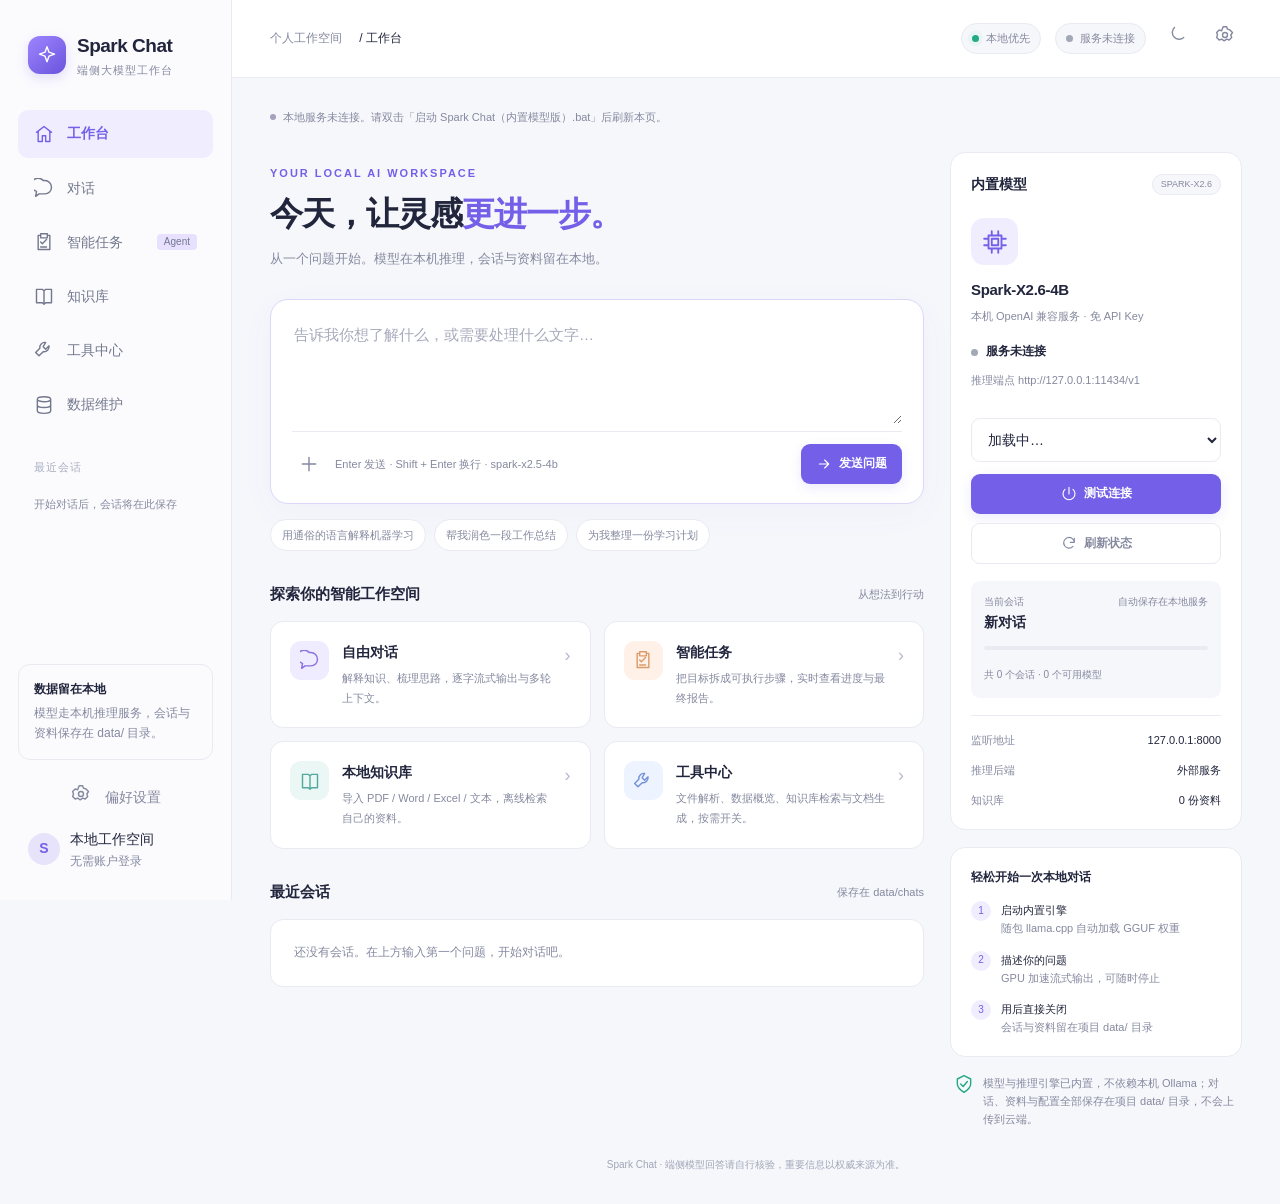
==== commit 23b8804a: "内置推理版：前端识别内置引擎状态 + 仓库防护 - 前端读取启动器生成的 runtime-status.json，右侧面板显示 Spark-X2.6-4B / llama.cpp 版本 / CUDA " ====
--- a/frontend/index.html
+++ b/frontend/index.html
@@ -145,7 +145,7 @@
 
 let PAGE = 'home', CURRENT = null, CHAT = [], SELMODEL = '', GENERATING = false, CTRL = null, TASKCTRL = null;
 let TOKEN = (() => { try { return localStorage.getItem('spark-access-token') || ''; } catch { return ''; } })();
-let CFG = {}, MODELS = [], SESSIONS = [], AGENTS = [], TOOLS = [], DEPS = {}, DOCS = [], KBSTAT = {}, TASKS = [], BACKUPS = [], SPACE = {}, PLUGINS = [], LOGS = [], HEALTH = null, ONLINE = false, TASK_EVENTS = [];
+let CFG = {}, MODELS = [], SESSIONS = [], AGENTS = [], TOOLS = [], DEPS = {}, DOCS = [], KBSTAT = {}, TASKS = [], BACKUPS = [], SPACE = {}, PLUGINS = [], LOGS = [], HEALTH = null, RUNTIME = null, ONLINE = false, TASK_EVENTS = [];
 
 /* ---------- 后端通信 ---------- */
 function errOf(j, status) {
@@ -209,14 +209,19 @@
     : { id: x.id || x.model_id || x.name, name: x.name || x.id, provider: x.provider || '', capability: x.capability || '' });
 }
 async function refreshCore() {
-  const [h, c, m, s] = await Promise.allSettled([api('/health'), api('/api/config'), api('/api/models'), api('/api/conversations')]);
+  const [h, c, m, s, rs] = await Promise.allSettled([
+    api('/health'), api('/api/config'), api('/api/models'), api('/api/conversations'), api('/runtime-status.json')
+  ]);
   if (h.status === 'fulfilled') { HEALTH = h.value; ONLINE = true; } else ONLINE = false;
   if (c.status === 'fulfilled') CFG = c.value || {};
   if (m.status === 'fulfilled') MODELS = normalizeModels(m.value);
   if (s.status === 'fulfilled') SESSIONS = Array.isArray(s.value) ? s.value : [];
+  // 启动器生成的状态文件；不存在时后端会回退 index.html，api() 会得到 {}，这里安全忽略
+  if (rs.status === 'fulfilled' && rs.value && rs.value.displayName) RUNTIME = rs.value;
   if (!SELMODEL) SELMODEL = CFG.model || 'spark-x2.5-4b';
   updateTop();
-  if (!ONLINE) notice('本地服务未连接。请双击「启动 Spark Chat.bat」后刷新本页。');
+  if (!ONLINE) notice('本地服务未连接。请双击「启动 Spark Chat（内置模型版）.bat」后刷新本页。');
+  else if (RUNTIME && !RUNTIME.ready) notice('内置推理引擎尚未就绪，首次加载 3.3 GB 模型约需 1–2 分钟。');
   else if (CFG.access_token_required && !TOKEN) notice('服务已开启访问令牌保护。如请求失败，请在「偏好设置」中填写令牌。');
   else notice('');
 }
@@ -231,10 +236,15 @@
 const refreshLogs = async (q) => { try { const r = await api('/api/logs?page=1&page_size=60&level=all&search=' + encodeURIComponent(q || '')); LOGS = (r && r.logs) || []; } catch (e) { /* noop */ } };
 
 /* ---------- 通用渲染 ---------- */
-function modelName(id) { const m = MODELS.find(x => x.id === id); return m ? m.name : (id || 'Spark-X2.5-4B'); }
+function modelName(id) {
+  if (RUNTIME && RUNTIME.displayName) return RUNTIME.displayName;
+  const m = MODELS.find(x => x.id === id); return m ? m.name : (id || 'Spark-X2.6-4B');
+}
 function updateTop() {
   const el = $('topState'); if (!el) return;
-  el.innerHTML = '<span class="dot ' + (ONLINE ? 'green' : '') + '"></span>' + (ONLINE ? '服务在线 · ' + MODELS.length + ' 个模型' : '服务未连接');
+  const label = (RUNTIME && RUNTIME.ready) ? '内置引擎 · ' + (RUNTIME.backendLabel || '本地')
+    : (ONLINE ? '服务在线' : '服务未连接');
+  el.innerHTML = '<span class="dot ' + (ONLINE ? 'green' : '') + '"></span>' + label;
 }
 function renderHistory() {
   const list = SESSIONS.slice(0, 6);
@@ -245,17 +255,22 @@
 function renderRight() {
   const m = MODELS.find(x => x.id === SELMODEL) || MODELS[0] || {};
   const cur = SESSIONS.find(x => x.id === CURRENT);
-  const steps = [['1', '确认推理端点', '设置中核对端侧服务地址'], ['2', '描述你的问题', '流式输出，可随时停止'], ['3', '继续或新建', '会话自动保存在本地']];
+  const ready = RUNTIME ? RUNTIME.ready : ONLINE;
+  const steps = [
+    ['1', '启动内置引擎', '随包 llama.cpp 自动加载 GGUF 权重'],
+    ['2', '描述你的问题', 'GPU 加速流式输出，可随时停止'],
+    ['3', '用后直接关闭', '会话与资料留在项目 data/ 目录']
+  ];
   $('right').innerHTML = `
     <section class="panel">
-      <div class="model-head"><h2>端侧模型</h2><span class="chip" style="padding:2px 8px;font-size:9px">SPARK-X2.5</span></div>
+      <div class="model-head"><h2>内置模型</h2><span class="chip" style="padding:2px 8px;font-size:9px">SPARK-X2.6</span></div>
       <div class="model-symbol" data-icon="cpu"></div>
-      <div class="model-name">${esc(m.name || 'Spark-X2.5-4B')}</div>
-      <div class="model-version">本机 OpenAI 兼容服务 · 免 API Key</div>
-      <div class="model-status"><span class="dot ${ONLINE ? 'green' : ''}" id="stateDot"></span><b id="stateText">${ONLINE ? '服务已连接' : '服务未连接'}</b></div>
-      <p class="model-description" id="stateDesc">推理端点 ${esc(CFG.spark_base_url || 'http://127.0.0.1:11434/v1')}</p>
+      <div class="model-name">${esc(RUNTIME ? RUNTIME.displayName : (m.name || 'Spark-X2.6-4B'))}</div>
+      <div class="model-version">${RUNTIME ? '内置 ' + esc(RUNTIME.engine) + ' · ' + esc(RUNTIME.backendLabel) : '本机 OpenAI 兼容服务 · 免 API Key'}</div>
+      <div class="model-status"><span class="dot ${ready ? 'green' : ''}" id="stateDot"></span><b id="stateText">${(RUNTIME && RUNTIME.ready) ? '内置引擎已就绪' : (ONLINE ? '引擎加载中' : '服务未连接')}</b></div>
+      <p class="model-description" id="stateDesc">${RUNTIME ? '内置端点 ' + esc(RUNTIME.baseUrl) + ' · 权重随包内置，无需联网' : '推理端点 ' + esc(CFG.spark_base_url || 'http://127.0.0.1:11434/v1')}</p>
       <select class="search" id="modelSel" aria-label="选择模型">
-        ${MODELS.length ? MODELS.map(x => '<option value="' + esc(x.id) + '"' + (x.id === SELMODEL ? ' selected' : '') + '>' + esc(x.name) + '</option>').join('') : '<option value="">加载中…</option>'}
+        ${MODELS.length ? MODELS.map(x => '<option value="' + esc(x.id) + '"' + (x.id === SELMODEL ? ' selected' : '') + '>' + esc(RUNTIME && RUNTIME.displayName ? RUNTIME.displayName : x.name) + '</option>').join('') : '<option value="">加载中…</option>'}
       </select>
       <button class="btn primary full" id="testConn">${icon('power')}测试连接</button>
       <button class="btn outline full release" id="refreshAll">${icon('refresh')}刷新状态</button>
@@ -267,14 +282,14 @@
       </div>
       <div class="specs">
         <div><span>监听地址</span><b>${esc((CFG.host || '127.0.0.1') + ':' + (CFG.port || 8000))}</b></div>
-        <div><span>运行方式</span><b>设备端推理</b></div>
+        <div><span>推理后端</span><b>${esc(RUNTIME ? RUNTIME.backendLabel + ' · ' + RUNTIME.profile : '外部服务')}</b></div>
         <div><span>知识库</span><b>${esc((KBSTAT.docs != null ? KBSTAT.docs : DOCS.length))} 份资料</b></div>
       </div>
     </section>
     <section class="panel steps-panel"><h3>轻松开始一次本地对话</h3>
       ${steps.map(s => '<div class="step"><span class="num">' + s[0] + '</span><div><b>' + s[1] + '</b><br>' + s[2] + '</div></div>').join('')}
     </section>
-    <div class="privacy">${icon('shield')}<span>对话、资料与配置全部保存在本机 data/ 目录，端侧推理不会把内容上传到云端。</span></div>`;
+    <div class="privacy">${icon('shield')}<span>模型与推理引擎已内置，不依赖本机 Ollama；对话、资料与配置全部保存在项目 data/ 目录，不会上传到云端。</span></div>`;
 }
 function render() {
   const views = { home, chat, tasks: tasksPage, knowledge, tools: toolsPage, storage, settings };
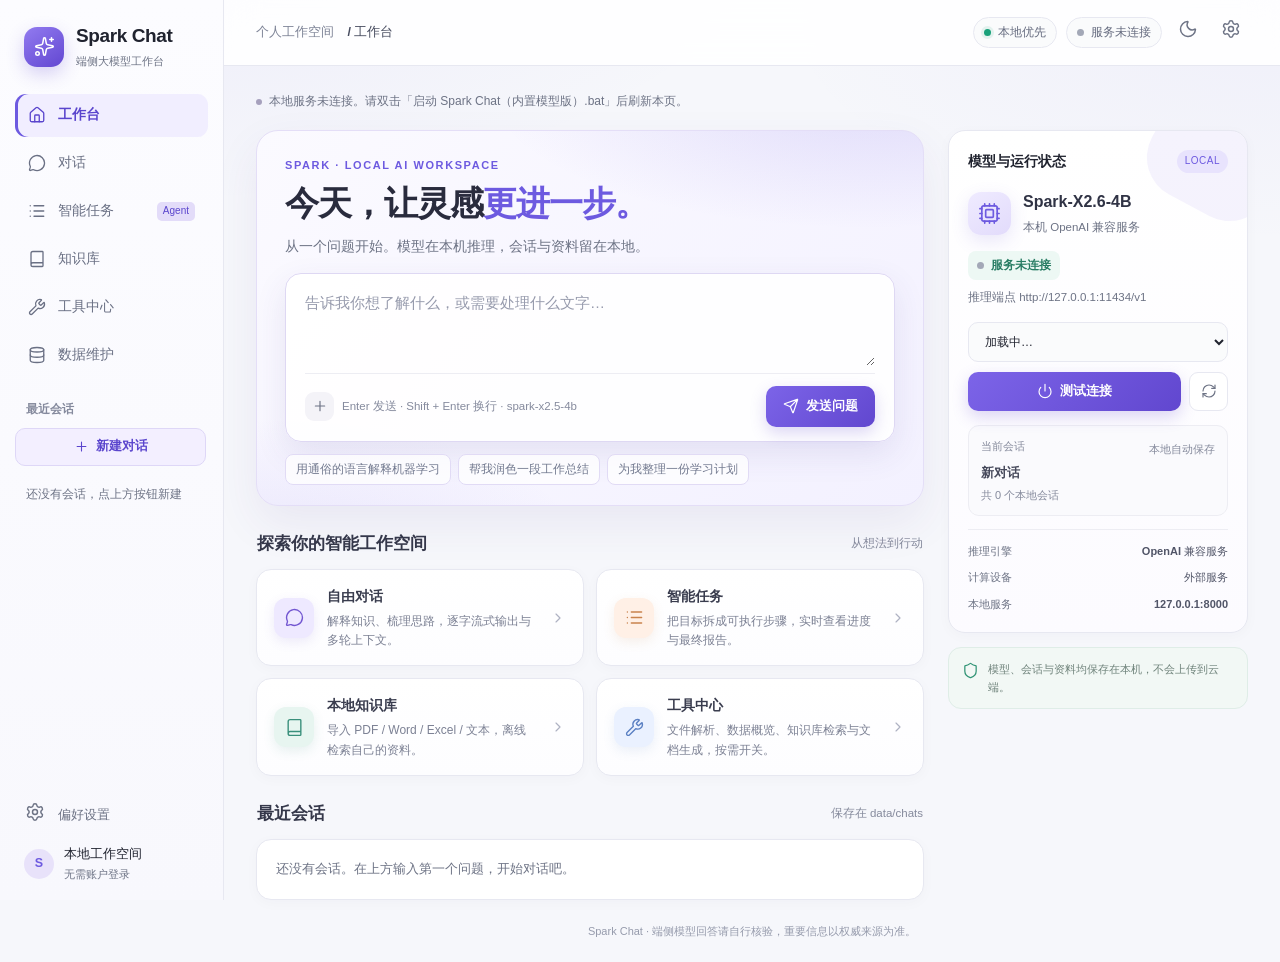
==== commit 9f0736d7: "前端升级：视觉重构、图标统一、上下文窗口与输入体验优化" ====
--- a/frontend/index.html
+++ b/frontend/index.html
@@ -7,44 +7,446 @@
 <link rel="icon" href="data:image/svg+xml,%3Csvg xmlns='http://www.w3.org/2000/svg' viewBox='0 0 32 32'%3E%3Crect width='32' height='32' rx='8' fill='%237460e8'/%3E%3Cpath d='M16 5l3 8 8 3-8 3-3 8-3-8-8-3 8-3z' fill='%23fff'/%3E%3C/svg%3E">
 <script>try{if(localStorage.getItem('spark-theme')==='dark')document.documentElement.classList.add('dark')}catch(e){}</script>
 <style>
-:root{--bg:#f6f7fb;--panel:#fff;--side:#fbfbfe;--ink:#22263d;--muted:#85899f;--line:#e9eaf2;--purple:#7460e8;--soft:#f0edff;--green:#23a984;--shadow:0 8px 32px #24254a05}*{box-sizing:border-box}[hidden]{display:none!important}body{margin:0;background:var(--bg);font:14px/1.65 -apple-system,BlinkMacSystemFont,'Segoe UI','Microsoft YaHei',sans-serif;color:var(--ink)}button,input,textarea,select{font:inherit}button{cursor:pointer;color:inherit}button:disabled{opacity:.48;cursor:not-allowed}button:focus-visible,a:focus-visible{outline:3px solid #aea3ff;outline-offset:3px}button{border:0}svg{width:20px;height:20px;fill:none;stroke:currentColor;stroke-width:1.7;stroke-linecap:round;stroke-linejoin:round;flex-shrink:0}.shell{display:grid;grid-template-columns:232px 1fr;min-height:100vh}.sidebar{position:fixed;width:232px;inset:0 auto 0 0;background:var(--side);border-right:1px solid var(--line);padding:30px 18px 20px;display:flex;flex-direction:column;z-index:20}.brand{display:flex;align-items:center;gap:11px;padding:0 10px 31px}.logo{width:38px;height:38px;display:grid;place-items:center;background:linear-gradient(140deg,#9d85ff,#6b53dc);border-radius:12px;color:white;box-shadow:0 4px 12px #765ce630}.brand strong{font-size:19px;letter-spacing:-.5px}.brand small{display:block;color:var(--muted);font-size:11px;letter-spacing:1px}.nav{display:grid;gap:7px}.nav button{display:flex;align-items:center;gap:13px;padding:12px 16px;border-radius:10px;background:none;color:#73788d;text-align:left}.nav button.active{background:var(--soft);color:var(--purple);font-weight:650}.nav button:hover{background:var(--soft)}.nav .tag{margin-left:auto;font-size:10px;background:#e7e1ff;padding:0 7px;border-radius:4px}.side-label{font-size:11px;color:#aaaec0;margin:30px 16px 10px;letter-spacing:1px}.history-list{display:grid;gap:4px}.history-list button{background:none;text-align:left;color:var(--muted);padding:9px 16px;overflow:hidden;text-overflow:ellipsis;white-space:nowrap;width:100%;border-radius:7px}.history-list button:hover{background:var(--soft)}.side-bottom{margin-top:auto;padding-top:28px}.local-note{padding:15px;border:1px solid var(--line);border-radius:12px;font-size:12px;color:var(--muted);margin-bottom:17px}.local-note strong{display:block;color:var(--ink);margin-bottom:4px}.profile{display:flex;align-items:center;gap:10px;padding:10px}.avatar{width:32px;height:32px;background:#e7e3fb;color:var(--purple);border-radius:50%;display:grid;place-items:center;font-weight:600}.profile small{color:var(--muted)}.main{grid-column:2;min-width:0}.topbar{height:78px;border-bottom:1px solid var(--line);display:flex;justify-content:space-between;align-items:center;padding:0 38px;background:var(--panel)}.breadcrumb{color:var(--muted);font-size:12px}.breadcrumb b{color:var(--ink);font-weight:500;margin-left:14px}.top-actions{display:flex;align-items:center;gap:14px}.chip{font-size:11px;border-radius:20px;background:var(--bg);padding:5px 10px;color:var(--muted);border:1px solid var(--line);display:inline-flex;align-items:center;gap:7px}.dot{width:7px;height:7px;background:#a3a8b7;border-radius:50%;display:inline-block}.dot.green{background:var(--green);box-shadow:0 0 0 4px #22b88b10}.icon-btn{background:none;padding:7px;border-radius:8px;display:inline-flex;align-items:center;justify-content:center;color:var(--muted)}.icon-btn:hover{background:var(--soft);color:var(--purple)}.mobile-menu{display:none}.workspace{padding:30px 38px;max-width:1660px;margin:auto}.demo-note{font-size:11px;color:var(--muted);display:flex;align-items:center;gap:7px;margin-bottom:26px}.demo-note i{width:6px;height:6px;background:#a6a0bd;border-radius:50%}.layout{display:grid;grid-template-columns:minmax(0,1fr) 292px;gap:26px;align-items:start}.hero{padding:12px 0 29px}.eyebrow{font-size:11px;letter-spacing:2px;color:var(--purple);font-weight:600}.hero h1{font-size:33px;line-height:1.4;margin:9px 0 11px;font-weight:700;letter-spacing:-1px}.hero h1 em{font-style:normal;color:var(--purple)}.hero p{margin:0;color:var(--muted);font-size:13px}.spark-label{display:inline-flex;align-items:center;gap:6px;color:var(--purple);font-size:11px}.composer{background:var(--panel);border:1px solid #dcd6f8;border-radius:18px;padding:19px 21px;box-shadow:0 9px 35px #7260c40a}.composer textarea{width:100%;border:0;background:none;resize:vertical;min-height:105px;max-height:260px;outline:none;color:var(--ink);font-size:15px;line-height:1.8}.composer textarea::placeholder{color:#a7aabc}.composer-bottom{display:flex;align-items:center;justify-content:space-between;gap:12px;padding-top:12px;border-top:1px solid var(--line)}.composer-left{display:flex;align-items:center;gap:9px;color:var(--muted);font-size:11px}.btn{padding:10px 15px;border-radius:9px;display:inline-flex;align-items:center;justify-content:center;gap:7px;font-size:12px;font-weight:600;background:var(--soft);color:var(--purple);white-space:nowrap}.btn.primary{background:var(--purple);color:white;box-shadow:0 4px 12px #7460e822}.btn.outline{background:var(--panel);border:1px solid var(--line);color:var(--muted)}.btn svg{width:16px;height:16px}.full{width:100%}.suggestions{display:flex;gap:8px;flex-wrap:wrap;margin-top:15px}.suggestions button{font-size:11px;color:var(--muted);background:var(--panel);border:1px solid var(--line);border-radius:20px;padding:6px 11px}.suggestions button:hover{color:var(--purple);border-color:#c0b4f6}.section-head{display:flex;justify-content:space-between;align-items:center;margin:31px 0 14px}.section-head h2{font-size:15px;margin:0}.section-head span{font-size:11px;color:var(--muted)}.features{display:grid;grid-template-columns:repeat(2,1fr);gap:13px}.feature{background:var(--panel);border:1px solid var(--line);border-radius:13px;text-align:left;padding:19px;display:flex;gap:13px;align-items:flex-start;transition:transform .2s,border-color .2s}.feature:hover{transform:translateY(-3px);border-color:#cbbff6}.feature-icon{width:39px;height:39px;border-radius:11px;display:grid;place-items:center;flex-shrink:0;background:#f0ecff;color:#8c6fe0}.feature:nth-child(2) .feature-icon{background:#fff1e8;color:#dc9b6a}.feature:nth-child(3) .feature-icon{background:#eaf7f4;color:#55a89e}.feature:nth-child(4) .feature-icon{background:#edf3ff;color:#7093d7}.feature strong{font-size:14px}.feature p{margin:5px 0 0;color:var(--muted);font-size:11px;line-height:1.8}.feature .arrow{margin-left:auto;color:#b7bacb;font-size:18px}.recent{background:var(--panel);border:1px solid var(--line);border-radius:13px;overflow:hidden}.recent-item{padding:15px 18px;display:flex;align-items:center;gap:13px;border-bottom:1px solid var(--line)}.recent-item:last-child{border-bottom:0}.recent-item .round{width:30px;height:30px;border-radius:8px;background:var(--soft);color:var(--purple);display:grid;place-items:center}.recent-item strong{font-size:12px;font-weight:500}.recent-item small{display:block;color:var(--muted);font-size:10px}.recent-item button{margin-left:auto;background:none;color:var(--purple);font-size:11px}.empty-recent{padding:23px;color:var(--muted);font-size:12px}.right{display:grid;gap:17px}.panel{background:var(--panel);border:1px solid var(--line);border-radius:15px;padding:20px}.model-head{display:flex;align-items:center;justify-content:space-between;margin-bottom:22px}.model-head h2{font-size:14px;margin:0}.model-symbol{width:47px;height:47px;background:var(--soft);color:var(--purple);border-radius:13px;display:grid;place-items:center;margin-bottom:13px}.model-symbol svg{width:26px;height:26px}.model-name{font-size:15px;font-weight:650;letter-spacing:-.3px}.model-version{font-size:11px;color:var(--muted);margin:4px 0 17px}.model-status{display:flex;align-items:center;gap:8px;font-size:12px}.model-description{color:var(--muted);font-size:11px;line-height:1.8;margin:9px 0 15px}.progress{height:4px;background:var(--line);border-radius:8px;overflow:hidden;margin:12px 0}.progress div{height:100%;background:var(--purple);transition:width .2s}.specs{display:grid;gap:12px;border-top:1px solid var(--line);margin-top:17px;padding-top:15px;font-size:11px}.specs div{display:flex;justify-content:space-between;color:var(--muted)}.specs b{color:var(--ink);font-weight:500}.memory{background:var(--bg);padding:13px;border-radius:9px;margin-top:17px}.memory label{display:flex;justify-content:space-between;font-size:10px;color:var(--muted)}.memory strong{font-size:18px;color:var(--ink)}.memory small{font-size:10px;color:var(--muted)}.release{margin-top:9px}.right h3{font-size:12px;margin:0 0 13px}.step{display:flex;align-items:flex-start;gap:10px;margin-top:13px;font-size:11px;color:var(--muted)}.step b{color:var(--ink);font-weight:500}.step .num{font-size:10px;background:var(--soft);color:var(--purple);width:20px;height:20px;border-radius:50%;display:grid;place-items:center;flex-shrink:0}.privacy{display:flex;gap:9px;color:var(--muted);font-size:11px;padding:0 4px}.privacy svg{color:var(--green)}.footer{margin-top:29px;color:#a1a6b7;font-size:10px;text-align:center}.page-title{font-size:27px;margin:8px 0}.lead{color:var(--muted);margin-bottom:23px}.chat-log{height:440px;overflow:auto;padding:10px 6px;display:flex;flex-direction:column;gap:17px}.message{max-width:90%;padding:14px 17px;border-radius:13px;background:var(--panel);border:1px solid var(--line);white-space:pre-wrap;line-height:1.9}.message.user{align-self:flex-end;background:var(--soft);border:0}.message small{display:block;font-size:10px;color:var(--purple);margin-bottom:5px}.info{border:1px solid var(--line);background:var(--panel);padding:18px;border-radius:12px;color:var(--muted);font-size:12px}.file-row{display:flex;justify-content:space-between;align-items:center;padding:16px 0;border-bottom:1px solid var(--line);gap:10px}.file-row:last-child{border:0}.file-row strong{display:block;color:var(--ink);font-size:13px;word-break:break-all}.file-row small{color:var(--muted)}.form-row{display:flex;align-items:center;justify-content:space-between;gap:20px;padding:17px 0;border-bottom:1px solid var(--line)}.form-row small{color:var(--muted);display:block}.form-row select{padding:7px;border:1px solid var(--line);border-radius:7px;background:var(--bg);color:var(--ink)}.search{width:100%;padding:12px 15px;border-radius:9px;border:1px solid var(--line);background:var(--panel);color:var(--ink);margin:15px 0}.task-progress{display:flex;align-items:center;gap:12px;padding:15px 0;border-bottom:1px solid var(--line)}.task-progress i{width:25px;height:25px;border-radius:50%;display:grid;place-items:center;background:var(--soft);color:var(--purple);font-style:normal}.task-progress small{color:var(--muted);margin-left:auto}.toast{position:fixed;bottom:28px;left:50%;transform:translateX(-50%);background:var(--ink);color:var(--panel);padding:12px 23px;border-radius:10px;z-index:100;box-shadow:0 8px 35px #0002;max-width:90%;font-size:12px}.toast[hidden]{display:none}dialog{border:1px solid var(--line);border-radius:18px;padding:27px;max-width:420px;background:var(--panel);color:var(--ink);box-shadow:0 20px 90px #12173030}dialog::backdrop{background:#15192f50;backdrop-filter:blur(3px)}dialog h3{margin-top:0}dialog p{color:var(--muted);font-size:13px}.dialog-buttons{display:flex;justify-content:flex-end;gap:10px;margin-top:24px}.dark{--bg:#171923;--panel:#202330;--side:#1b1e2a;--ink:#e5e8f5;--muted:#979cb4;--line:#323647;--soft:#302b48;--purple:#b0a0ff;--shadow:0 8px 32px #0001}.dark .primary{color:#171923}.dark .feature-icon{background:#302b48}.menu-backdrop{display:none}@media(min-width:1650px){.workspace{padding-top:43px}.hero{padding-top:25px}.hero h1{font-size:39px}.composer textarea{min-height:130px}.feature{padding:25px}.chat-log{height:500px}}@media(max-width:1150px){.layout{grid-template-columns:minmax(0,1fr) 260px;gap:18px}.workspace{padding:25px}.sidebar{width:204px}.shell{grid-template-columns:204px 1fr}.feature{padding:15px}.hero h1{font-size:29px}.composer-bottom{align-items:flex-end}.composer-left span{display:none}}@media(max-width:950px){.layout{grid-template-columns:1fr}.right{grid-template-columns:1fr 1fr}.privacy{grid-column:1/-1}.model-head{margin-bottom:12px}.model-symbol{display:none}.topbar{padding:0 25px}.model-description{margin-bottom:10px}.right .steps-panel{align-self:start}.features{gap:12px}}@media(max-width:680px){.shell{display:block}.sidebar{transform:translateX(-100%);transition:transform .2s;width:232px}.sidebar.open{transform:none}.menu-backdrop.open{display:block;position:fixed;inset:0;background:#10152b60;z-index:19}.mobile-menu{display:inline-flex}.topbar{height:65px;padding:0 17px}.topbar .breadcrumb{display:none}.top-actions{gap:7px;margin-left:auto}.chip{font-size:10px}.workspace{padding:20px 17px}.demo-note{margin-bottom:16px;font-size:10px}.hero{padding:8px 0 23px}.hero h1{font-size:28px}.hero p{font-size:12px}.right{grid-template-columns:1fr}.right .steps-panel{display:none}.features{grid-template-columns:1fr 1fr}.feature{display:block;padding:15px}.feature-icon{width:32px;height:32px;margin-bottom:11px}.feature .arrow{display:none}.feature p{font-size:10px}.feature strong{font-size:13px}.composer{padding:15px}.composer textarea{font-size:13px;min-height:100px}.composer-bottom{flex-wrap:wrap}.composer-left{display:none}.composer-bottom>div:last-child{display:flex;width:100%;gap:8px;justify-content:flex-end}.btn{padding:9px 12px}.hero h1 em{display:inline}.right{margin-top:5px}.chat-log{height:390px}.page-title{font-size:24px}.section-head{margin-top:25px}.form-row{align-items:flex-start}.footer{font-size:10px}.model-head{margin-bottom:15px}}
-/* --- 接入真实后端后新增的样式，保持与原型同一套变量与配色 --- */
-select.search{height:44px;padding:0 12px;margin:12px 0}
-.row{display:flex;gap:9px;align-items:center;flex-wrap:wrap}
-.row>*{min-width:0}
-.grow{flex:1;min-width:120px}
-.small{font-size:11px;color:var(--muted)}
-.muted{color:var(--muted)}
-.badge{display:inline-block;padding:1px 9px;border-radius:99px;background:var(--soft);color:var(--purple);font-size:10px;white-space:nowrap}
-.divider{height:1px;background:var(--line);margin:16px 0}
-.event{padding:9px 13px;border-left:2px solid var(--purple);background:var(--soft);border-radius:0 8px 8px 0;margin:9px 0;font-size:12px;line-height:1.7}
-.event b{color:var(--purple);font-weight:500}
-.event.ok{border-left-color:var(--green)}
-.event.err{border-left-color:#d8635f}
-.event pre{margin:5px 0 0;white-space:pre-wrap;word-break:break-word;font:11px/1.65 inherit;color:var(--muted)}
-.stat{display:grid;grid-template-columns:repeat(auto-fit,minmax(115px,1fr));gap:11px;margin:14px 0}
-.stat>div{background:var(--bg);border:1px solid var(--line);border-radius:10px;padding:11px 13px;font-size:11px;color:var(--muted)}
-.stat strong{display:block;font-size:18px;color:var(--ink);font-weight:500;margin-top:3px}
-.logbox{max-height:300px;overflow:auto;font:11px/1.75 ui-monospace,SFMono-Regular,Consolas,monospace;background:var(--bg);border:1px solid var(--line);border-radius:10px;padding:12px;white-space:pre-wrap;word-break:break-word}
-.logbox div{border-bottom:1px solid var(--line);padding:3px 0}
-.logbox div:last-child{border-bottom:0}
-.setting-grid{display:grid;grid-template-columns:1fr 1fr;gap:0 22px}
-.setting-grid .form-row{min-width:0}
-.setting-grid input,.setting-grid select{width:170px;max-width:100%}
-.form-row label{display:block;font-size:13px}
-.form-row small{display:block;color:var(--muted);font-size:11px;margin-top:3px}
-.form-row input[type=text],.form-row input[type=number],.form-row input[type=password]{padding:8px 10px;border:1px solid var(--line);border-radius:8px;background:var(--panel);color:var(--ink);border:1px solid var(--line)}
-.form-row input[type=checkbox]{width:17px;height:17px;accent-color:var(--purple)}
-.file-row,.recent-item{flex-wrap:wrap}
-.file-row>div{min-width:0;flex:1}
-.search-results .file-row:last-child{border-bottom:0}
-.model-list{max-height:230px;overflow:auto}
-.model-list button{display:block;width:100%;text-align:left;background:none;padding:8px 10px;border-radius:7px;font-size:12px}
-.model-list button:hover,.model-list button.on{background:var(--soft);color:var(--purple)}
-.model-list small{display:block;color:var(--muted);font-size:10px}
-.spinner{display:inline-block;width:13px;height:13px;border:2px solid var(--soft);border-top-color:var(--purple);border-radius:50%;animation:spin .7s linear infinite;vertical-align:-2px;margin-right:6px}
-@keyframes spin{to{transform:rotate(360deg)}}
-@media(max-width:680px){.setting-grid{grid-template-columns:1fr}.setting-grid input,.setting-grid select{width:100%}}
+:root {
+  --bg: #f6f7fb;
+  --panel: #ffffff;
+  --side: #fbfbfe;
+  --ink: #20232f;
+  --muted: #6d7385;
+  --line: #e7e8f1;
+  --purple: #6d5ae0;
+  --purple-strong: #5a45cd;
+  --soft: #f1eeff;
+  --green: #19a17a;
+  --shadow: 0 10px 30px rgba(43, 38, 80, .06);
+  color-scheme: light;
+}
+* { box-sizing: border-box; }
+[hidden] { display: none !important; }
+html { background: var(--bg); }
+body {
+  margin: 0;
+  color: var(--ink);
+  font: 14px/1.65 -apple-system, BlinkMacSystemFont, "Segoe UI", "Microsoft YaHei", sans-serif;
+  -webkit-font-smoothing: antialiased;
+  background:
+    radial-gradient(1100px 460px at 8% -8%, rgba(109, 90, 224, .08), transparent 62%),
+    radial-gradient(880px 420px at 100% 0%, rgba(109, 90, 224, .05), transparent 58%),
+    var(--bg);
+}
+button, input, textarea, select { font: inherit; }
+button { border: 0; cursor: pointer; color: inherit; }
+button:disabled { opacity: .48; cursor: not-allowed; }
+button:focus-visible, a:focus-visible, input:focus-visible, textarea:focus-visible, select:focus-visible {
+  outline: 3px solid #b9adf2;
+  outline-offset: 2px;
+}
+button { transition: background .16s, color .16s, border-color .16s, box-shadow .16s, transform .16s; }
+svg { width: 20px; height: 20px; fill: none; stroke: currentColor; stroke-width: 1.75; stroke-linecap: round; stroke-linejoin: round; flex-shrink: 0; }
+::selection { background: #ded6fd; color: #31246a; }
+
+/* 应用骨架 */
+.shell { display: grid; grid-template-columns: 224px minmax(0, 1fr); min-height: 100vh; }
+.sidebar {
+  position: fixed; inset: 0 auto 0 0; z-index: 20;
+  display: flex; flex-direction: column;
+  width: 224px; height: 100vh; height: 100dvh;
+  padding: 24px 15px 17px; overflow: hidden;
+  background: linear-gradient(180deg, #fcfcff, #f8f8fd);
+  border-right: 1px solid var(--line);
+}
+.brand { display: flex; align-items: center; gap: 12px; padding: 0 9px 24px; flex-shrink: 0; }
+.logo {
+  display: grid; place-items: center; width: 40px; height: 40px; border-radius: 13px;
+  background: linear-gradient(145deg, #927bf0, #6247d1);
+  color: #fff; box-shadow: 0 7px 18px rgba(98, 71, 209, .24);
+}
+.logo svg { width: 21px; height: 21px; }
+.brand strong { display: block; font-size: 19px; line-height: 1.3; letter-spacing: -.4px; }
+.brand small { display: block; margin-top: 3px; color: var(--muted); font-size: 11px; }
+.nav { display: grid; gap: 5px; flex-shrink: 0; }
+.nav button {
+  display: flex; align-items: center; gap: 12px;
+  min-height: 43px; padding: 10px 13px; border-radius: 11px;
+  background: transparent; color: #6a7084; text-align: left;
+  font-size: 13.5px; font-weight: 500;
+}
+.nav button svg { width: 18px; height: 18px; }
+.nav button:hover { background: #f1eef9; color: var(--purple); }
+.nav button.active { background: var(--soft); color: var(--purple-strong); font-weight: 650; box-shadow: inset 3px 0 var(--purple); }
+.nav .tag { margin-left: auto; padding: 1px 6px; border-radius: 5px; background: #e3dcf9; color: var(--purple-strong); font-size: 10px; }
+.side-label { margin: 23px 11px 8px; color: #868b9e; font-size: 12px; font-weight: 600; flex-shrink: 0; }
+.history-list {
+  display: flex; flex-direction: column; gap: 3px; min-height: 0;
+  padding-right: 2px; overflow-y: auto; overscroll-behavior: contain;
+  scrollbar-width: thin; scrollbar-color: #d8d4e7 transparent;
+}
+.history-new {
+  display: flex; align-items: center; justify-content: center; gap: 7px;
+  width: 100%; min-height: 38px; margin-bottom: 7px;
+  border: 1px solid #ded7f7; border-radius: 10px;
+  background: #f3efff; color: var(--purple-strong);
+  font-size: 12.5px; font-weight: 600; flex-shrink: 0;
+}
+.history-new:hover { background: #eae4fc; border-color: #cfc3f2; }
+.history-new svg { width: 15px; height: 15px; }
+.history-item { display: flex; align-items: center; width: 100%; min-width: 0; border-radius: 9px; color: var(--muted); }
+.history-item:hover { background: #f1eef8; }
+.history-item.active { background: var(--soft); color: var(--purple-strong); }
+.history-item > button:first-child {
+  display: flex; align-items: center; gap: 8px; flex: 1; min-width: 0;
+  padding: 8px 4px 8px 10px; border-radius: 9px; background: transparent;
+  color: inherit; text-align: left; font-size: 12.5px;
+}
+.history-item > button:first-child:hover { color: var(--purple-strong); }
+.history-item > button:first-child svg { width: 14px; height: 14px; opacity: .65; }
+.history-title { min-width: 0; overflow: hidden; text-overflow: ellipsis; white-space: nowrap; }
+.history-del {
+  display: grid; place-items: center; flex: 0 0 27px; width: 27px; height: 27px;
+  margin-right: 4px; padding: 0; border-radius: 7px; background: transparent;
+  color: #8e93a5; opacity: .5;
+}
+.history-del svg { width: 13px; height: 13px; stroke-width: 2.1; }
+.history-item:hover .history-del, .history-del:focus-visible { opacity: 1; }
+.history-del:hover { background: #fbe9ec; color: #c64d62; }
+.history-empty { padding: 9px 11px; color: var(--muted); font-size: 12px; }
+.side-bottom { margin-top: auto; padding-top: 13px; flex-shrink: 0; }
+.local-note { display: none; }
+.icon-btn { display: inline-flex; align-items: center; justify-content: center; padding: 7px; border-radius: 9px; background: transparent; color: var(--muted); }
+.icon-btn:hover { background: var(--soft); color: var(--purple); }
+.icon-btn.full { width: 100%; justify-content: flex-start; padding: 8px 10px; font-size: 12.5px; }
+.profile { display: flex; align-items: center; gap: 10px; padding: 8px 9px 0; font-size: 12.5px; }
+.profile small { display: block; color: var(--muted); font-size: 11px; }
+.avatar { display: grid; place-items: center; width: 30px; height: 30px; border-radius: 50%; background: #e8e2fa; color: var(--purple); font-weight: 650; }
+.main { grid-column: 2; min-width: 0; }
+.topbar {
+  position: sticky; top: 0; z-index: 10;
+  display: flex; align-items: center; justify-content: space-between;
+  height: 66px; padding: 0 32px;
+  border-bottom: 1px solid var(--line);
+  background: rgba(255, 255, 255, .88);
+  backdrop-filter: blur(16px);
+}
+.breadcrumb { color: #7e8497; font-size: 12.5px; }
+.breadcrumb b { margin-left: 10px; color: #464b5e; font-weight: 550; }
+.top-actions { display: flex; align-items: center; gap: 9px; }
+.chip {
+  display: inline-flex; align-items: center; gap: 7px; max-width: 280px;
+  padding: 5px 10px; border: 1px solid var(--line); border-radius: 20px;
+  background: #fafbfc; color: #656b7f; font-size: 11.5px; white-space: nowrap;
+}
+.dot { display: inline-block; width: 7px; height: 7px; border-radius: 50%; background: #a3a8b7; flex-shrink: 0; }
+.dot.green { background: var(--green); box-shadow: 0 0 0 3px rgba(25, 161, 122, .1); }
+.mobile-menu { display: none; }
+.workspace { width: 100%; max-width: 1540px; margin: auto; padding: 26px 32px 22px; }
+.demo-note { display: flex; align-items: center; gap: 7px; margin-bottom: 18px; color: var(--muted); font-size: 12px; }
+.demo-note i { width: 6px; height: 6px; border-radius: 50%; background: #a6a0bd; }
+.layout { display: grid; grid-template-columns: minmax(0, 1fr) 300px; gap: 24px; align-items: start; }
+#content { min-width: 0; }
+
+/* 首页：主视觉与输入区 */
+.home-hero {
+  position: relative; overflow: hidden;
+  padding: 25px 28px 20px;
+  border: 1px solid #e4def7; border-radius: 22px;
+  background:
+    radial-gradient(620px 230px at 92% -12%, rgba(109, 90, 224, .17), transparent 62%),
+    radial-gradient(520px 220px at 2% 112%, rgba(109, 90, 224, .10), transparent 60%),
+    linear-gradient(135deg, #fbfaff, #f3f1ff);
+  box-shadow: 0 18px 45px rgba(74, 56, 140, .08);
+}
+.hero { padding: 0 0 15px; }
+.eyebrow { color: var(--purple); font-size: 11px; font-weight: 700; letter-spacing: 1.6px; }
+.hero h1 { margin: 7px 0 8px; color: #292b3d; font-size: 34px; font-weight: 730; line-height: 1.35; letter-spacing: -1px; }
+.hero h1 em { color: var(--purple); font-style: normal; }
+.hero p { margin: 0; color: var(--muted); font-size: 14px; }
+.composer {
+  padding: 16px 19px 14px;
+  border: 1px solid #ded8f3; border-radius: 16px;
+  background: rgba(255, 255, 255, .94);
+  box-shadow: 0 12px 32px rgba(73, 56, 138, .10);
+  transition: border-color .18s, box-shadow .18s;
+}
+.composer:focus-within { border-color: #a999e5; box-shadow: 0 14px 36px rgba(72, 54, 134, .13); }
+.composer textarea {
+  width: 100%; min-height: 76px; max-height: 240px; padding: 0;
+  border: 0; outline: none; resize: vertical; background: transparent;
+  color: var(--ink); font-size: 15px; line-height: 1.75;
+}
+.composer textarea::placeholder { color: #979bad; }
+.composer-bottom { display: flex; align-items: center; justify-content: space-between; gap: 12px; padding-top: 12px; border-top: 1px solid #ededf3; }
+.composer-left { display: flex; align-items: center; gap: 8px; color: #858a9d; font-size: 11.5px; }
+.composer-left .icon-btn { width: 29px; height: 29px; padding: 5px; background: #f4f3f8; }
+.composer-left .icon-btn svg { width: 16px; height: 16px; }
+.btn {
+  display: inline-flex; align-items: center; justify-content: center; gap: 7px;
+  min-height: 39px; padding: 9px 14px; border-radius: 10px;
+  background: var(--soft); color: var(--purple);
+  font-size: 12.5px; font-weight: 600; white-space: nowrap;
+}
+.btn svg { width: 16px; height: 16px; }
+.btn.primary { background: linear-gradient(135deg, #7c64e8, #6147cf); color: #fff; box-shadow: 0 6px 16px rgba(98, 72, 206, .22); }
+.btn.primary:hover { background: linear-gradient(135deg, #8a73ee, #6c51d8); box-shadow: 0 8px 20px rgba(98, 72, 206, .26); transform: translateY(-1px); }
+.btn.outline { border: 1px solid var(--line); background: var(--panel); color: #6d7285; }
+.btn.outline:hover { border-color: #cfc5ef; background: var(--soft); color: var(--purple); }
+.full { width: 100%; }
+#send { min-height: 40px; padding: 10px 17px; }
+.suggestions { display: flex; flex-wrap: wrap; gap: 7px; margin-top: 12px; }
+.suggestions button {
+  padding: 5px 10px; border: 1px solid #e1dbf5; border-radius: 8px;
+  background: rgba(255, 255, 255, .78); color: #737a90; font-size: 11.5px;
+}
+.suggestions button:hover { border-color: #cfc4f0; background: #fff; color: var(--purple); }
+
+/* 功能卡与最近会话 */
+.section-head { display: flex; align-items: center; justify-content: space-between; gap: 15px; margin: 24px 1px 12px; }
+.section-head h2 { margin: 0; color: #35384a; font-size: 16.5px; font-weight: 650; }
+.section-head span { color: #858a9c; font-size: 11.5px; }
+.features { display: grid; grid-template-columns: repeat(2, minmax(0, 1fr)); gap: 12px; }
+.feature {
+  display: flex; align-items: center; gap: 13px; min-width: 0; min-height: 94px;
+  padding: 15px 17px; border: 1px solid var(--line); border-radius: 15px;
+  background: linear-gradient(180deg, #fff, #fdfdff);
+  box-shadow: 0 3px 14px rgba(39, 38, 72, .028); text-align: left;
+}
+.feature:hover { transform: translateY(-2px); border-color: #d6cdee; box-shadow: 0 10px 26px rgba(48, 40, 91, .09); }
+.feature-icon { display: grid; place-items: center; flex-shrink: 0; width: 40px; height: 40px; border-radius: 12px; background: #eee9ff; color: #7357d1; box-shadow: 0 4px 12px rgba(115, 87, 209, .12); }
+.feature-icon svg { width: 19px; height: 19px; }
+.feature:nth-child(2) .feature-icon { background: #fff0e6; color: #c9834d; box-shadow: 0 4px 12px rgba(201, 131, 77, .12); }
+.feature:nth-child(3) .feature-icon { background: #e7f5f0; color: #398f7b; box-shadow: 0 4px 12px rgba(57, 143, 123, .12); }
+.feature:nth-child(4) .feature-icon { background: #eaf1ff; color: #5b80c3; box-shadow: 0 4px 12px rgba(91, 128, 195, .12); }
+.feature strong { color: #393c4e; font-size: 14px; font-weight: 650; }
+.feature p { margin: 4px 0 0; color: #7c8194; font-size: 12px; line-height: 1.6; }
+.feature .arrow { display: grid; place-items: center; margin-left: auto; color: #aeb2c2; }
+.feature .arrow svg { width: 16px; height: 16px; }
+.feature:hover .arrow { color: var(--purple); }
+.recent { overflow: hidden; border: 1px solid var(--line); border-radius: 15px; background: var(--panel); box-shadow: 0 3px 14px rgba(39, 38, 72, .028); }
+.recent-item { display: flex; align-items: center; gap: 12px; padding: 11px 15px; border-bottom: 1px solid #ededf3; background: linear-gradient(180deg, #fff, #fdfdfe); }
+.recent-item:last-child { border-bottom: 0; }
+.recent-item:hover { background: #fbfaff; }
+.recent-item .round { display: grid; place-items: center; width: 34px; height: 34px; border-radius: 10px; background: var(--soft); color: var(--purple); flex-shrink: 0; }
+.recent-item .round svg { width: 16px; height: 16px; }
+.recent-item strong { color: #434658; font-size: 13px; font-weight: 600; }
+.recent-item small { display: block; margin-top: 1px; color: #858a9c; font-size: 11.5px; }
+.recent-item button { margin-left: auto; padding: 7px 9px; border-radius: 8px; background: transparent; color: var(--purple); font-size: 12px; font-weight: 550; }
+.recent-item button svg { width: 14px; height: 14px; margin-left: 4px; }
+.recent-item button:hover { background: var(--soft); }
+.empty-recent { padding: 19px; color: var(--muted); font-size: 12.5px; }
+
+/* 右侧运行状态 */
+.right { display: grid; gap: 14px; }
+.panel { padding: 21px; border: 1px solid var(--line); border-radius: 15px; background: var(--panel); box-shadow: 0 3px 14px rgba(39, 38, 72, .028); }
+.right .panel { padding: 19px; border-radius: 17px; background: linear-gradient(180deg, #fff, #fcfbff); }
+.model-panel { position: relative; overflow: hidden; }
+.model-panel::before {
+  content: ""; position: absolute; right: -38px; top: -48px;
+  width: 130px; height: 130px; border-radius: 42px;
+  background: rgba(109, 90, 224, .07); transform: rotate(28deg);
+}
+.model-head { display: flex; align-items: center; justify-content: space-between; gap: 10px; margin-bottom: 16px; }
+.model-head h2 { margin: 0; font-size: 14px; font-weight: 650; }
+.model-head .chip { padding: 3px 8px; border: 0; background: var(--soft); color: var(--purple); font-size: 10px; letter-spacing: .5px; }
+.model-identity { display: flex; align-items: center; gap: 12px; margin-bottom: 14px; }
+.model-symbol {
+  display: grid; place-items: center; width: 43px; height: 43px; margin: 0;
+  border-radius: 13px; background: linear-gradient(145deg, #efebff, #e2dbfb);
+  color: var(--purple); box-shadow: 0 6px 18px rgba(108, 84, 216, .14); flex-shrink: 0;
+}
+.model-symbol svg { width: 23px; height: 23px; }
+.model-name { color: #303345; font-size: 16px; font-weight: 650; }
+.model-version { margin-top: 3px; color: var(--muted); font-size: 11.5px; }
+.model-status { display: inline-flex; align-items: center; gap: 7px; padding: 5px 9px; border-radius: 8px; background: #edf8f4; color: #277c63; font-size: 11.5px; }
+.model-status b { font-weight: 600; }
+.model-description { margin: 8px 0 12px; color: var(--muted); font-size: 11.5px; line-height: 1.6; }
+.search { width: 100%; min-height: 43px; margin: 15px 0; padding: 11px 13px; border: 1px solid var(--line); border-radius: 10px; background: var(--panel); color: var(--ink); font-size: 13px; }
+.right .search { height: 40px; min-height: 40px; margin: 3px 0 10px; background: #fafbfc; font-size: 12px; }
+.model-actions { display: grid; grid-template-columns: minmax(0, 1fr) 39px; gap: 8px; }
+.model-actions .btn { min-height: 39px; }
+.model-actions .icon-btn { border: 1px solid var(--line); background: var(--panel); }
+.model-actions .icon-btn svg { width: 16px; height: 16px; }
+.memory { margin-top: 14px; padding: 11px 12px; border: 1px solid #ededf3; border-radius: 11px; background: #fafafd; }
+.memory label { display: flex; justify-content: space-between; gap: 8px; margin-bottom: 4px; color: #858a9c; font-size: 11px; }
+.memory strong { display: block; overflow: hidden; color: #46495b; font-size: 13px; font-weight: 600; text-overflow: ellipsis; white-space: nowrap; }
+.memory small { display: block; margin-top: 3px; color: #858a9c; font-size: 11px; }
+.progress { height: 4px; margin: 12px 0; overflow: hidden; border-radius: 8px; background: var(--line); }
+.progress div { height: 100%; background: var(--purple); }
+.memory .progress { display: none; }
+.specs { display: grid; gap: 8px; margin-top: 13px; padding-top: 12px; border-top: 1px solid #ededf3; font-size: 11px; }
+.specs div { display: flex; justify-content: space-between; gap: 12px; color: var(--muted); }
+.specs b { max-width: 178px; overflow: hidden; color: #515568; font-weight: 550; text-overflow: ellipsis; white-space: nowrap; }
+.privacy { display: flex; gap: 9px; padding: 12px 13px; border: 1px solid #dfede7; border-radius: 13px; background: #f2f8f5; color: #6f837b; font-size: 11px; line-height: 1.65; }
+.privacy svg { width: 17px; height: 17px; margin-top: 2px; color: #319475; }
+.footer { margin-top: 22px; color: #969bac; font-size: 11px; text-align: center; }
+
+/* 对话与通用页面 */
+.page-title { margin: 7px 0; color: var(--ink); font-size: 27px; font-weight: 700; letter-spacing: -.55px; }
+.lead { margin: 8px 0 22px; color: var(--muted); font-size: 13.5px; }
+.chat-log { display: flex; flex-direction: column; gap: 17px; height: clamp(300px, calc(100vh - 420px), 640px); padding: 12px 5px; overflow: auto; scrollbar-width: thin; scrollbar-color: #d8d4e7 transparent; }
+.message {
+  max-width: 82%; padding: 14px 18px; border: 1px solid var(--line); border-radius: 16px;
+  background: var(--panel); line-height: 1.8; white-space: pre-wrap; word-break: break-word;
+  box-shadow: 0 4px 16px rgba(39, 38, 72, .04); font-size: 14.5px;
+}
+.message small { display: block; margin-bottom: 5px; color: var(--purple); font-size: 11px; font-weight: 600; }
+.message.user { align-self: flex-end; border: 0; border-radius: 17px 17px 5px 17px; background: linear-gradient(135deg, #7f68e7, #6147cf); color: #fff; box-shadow: 0 7px 20px rgba(97, 71, 207, .18); }
+.message.user small { color: #e9e3ff; }
+.message.assistant { align-self: flex-start; border-radius: 17px 17px 17px 5px; }
+.info { padding: 18px; border: 1px solid var(--line); border-radius: 12px; background: var(--panel); color: var(--muted); font-size: 12.5px; }
+.chat-log .info { max-width: 500px; margin: auto; border-style: dashed; background: transparent; text-align: center; padding: 24px; }
+.file-row { display: flex; align-items: center; justify-content: space-between; gap: 12px; padding: 16px 0; border-bottom: 1px solid var(--line); }
+.file-row:last-child { border: 0; }
+.file-row strong { display: block; color: var(--ink); font-size: 13.5px; word-break: break-word; }
+.file-row small { color: var(--muted); font-size: 12px; }
+.form-row { display: flex; align-items: center; justify-content: space-between; gap: 18px; padding: 16px 0; border-bottom: 1px solid var(--line); }
+.form-row small { display: block; margin-top: 3px; color: var(--muted); font-size: 11.5px; }
+.form-row select { padding: 8px; border: 1px solid var(--line); border-radius: 8px; background: var(--panel); color: var(--ink); }
+.task-progress { display: flex; align-items: center; gap: 12px; padding: 15px 0; border-bottom: 1px solid var(--line); }
+.task-progress i { display: grid; place-items: center; width: 25px; height: 25px; border-radius: 50%; background: var(--soft); color: var(--purple); font-style: normal; }
+.task-progress small { margin-left: auto; color: var(--muted); }
+.toast { position: fixed; bottom: 28px; left: 50%; z-index: 100; max-width: 90%; padding: 12px 22px; border-radius: 10px; transform: translateX(-50%); background: var(--ink); color: var(--panel); box-shadow: 0 10px 35px rgba(18, 20, 38, .2); font-size: 12.5px; }
+dialog { max-width: 420px; padding: 26px; border: 1px solid var(--line); border-radius: 17px; background: var(--panel); color: var(--ink); box-shadow: 0 20px 90px #12173030; }
+dialog::backdrop { background: #15192f50; backdrop-filter: blur(3px); }
+dialog h3 { margin-top: 0; }
+dialog p { color: var(--muted); font-size: 13px; }
+.dialog-buttons { display: flex; justify-content: flex-end; gap: 10px; margin-top: 24px; }
+.menu-backdrop { display: none; }
+
+/* 深色主题 */
+.dark {
+  --bg: #151720; --panel: #1e2130; --side: #191b27; --ink: #eceef7;
+  --muted: #a2a7ba; --line: #333746; --purple: #b3a2ff; --purple-strong: #c5b8ff;
+  --soft: #302a48; --green: #58c7a5; color-scheme: dark;
+}
+.dark body {
+  background:
+    radial-gradient(1100px 460px at 8% -8%, rgba(179, 162, 255, .06), transparent 62%),
+    radial-gradient(880px 420px at 100% 0%, rgba(179, 162, 255, .04), transparent 58%),
+    var(--bg);
+}
+.dark .topbar { background: rgba(30, 33, 48, .9); }
+.dark .chip, .dark .right .search { background: #242735; }
+.dark .nav button { color: #a5aabc; }
+.dark .nav button:hover, .dark .history-item:hover { background: #252737; }
+.dark .nav .tag, .dark .history-new { background: #302942; color: #c8bbff; }
+.dark .history-new { border-color: #44395e; }
+.dark .breadcrumb b, .dark .hero h1, .dark .section-head h2, .dark .feature strong, .dark .model-name { color: var(--ink); }
+.dark .home-hero { border-color: #443a60; background: radial-gradient(620px 230px at 92% -12%, rgba(179, 162, 255, .10), transparent 62%), linear-gradient(135deg, #242033, #221f31); box-shadow: 0 18px 45px rgba(0, 0, 0, .18); }
+.dark .composer { border-color: #4b405f; background: rgba(30, 33, 48, .92); box-shadow: 0 12px 32px rgba(0, 0, 0, .18); }
+.dark .composer-left .icon-btn { background: #292c3a; }
+.dark .btn.primary { background: linear-gradient(135deg, #a28ef3, #8b73e6); color: #17151f; box-shadow: 0 6px 16px rgba(0, 0, 0, .22); }
+.dark .btn.primary:hover { background: linear-gradient(135deg, #b09ef8, #9d87ef); }
+.dark .message.user { background: linear-gradient(135deg, #9a85f0, #8268e0); color: #17151f; }
+.dark .message.user small { color: #29213e; }
+.dark .feature:nth-child(1) .feature-icon { background: #352d4d; }
+.dark .feature:nth-child(2) .feature-icon { background: #413228; }
+.dark .feature:nth-child(3) .feature-icon { background: #203b35; }
+.dark .feature:nth-child(4) .feature-icon { background: #26364b; }
+.dark .recent-item { border-bottom-color: var(--line); background: var(--panel); }
+.dark .model-status { background: #203a33; color: #78cbb1; }
+.dark .memory { border-color: var(--line); background: #242634; }
+.dark .memory strong, .dark .specs b { color: #d4d7e2; }
+.dark .privacy { border-color: #2c473f; background: #1e302b; color: #9bb8ad; }
+
+/* 响应式 */
+@media (max-width: 1250px) {
+  .shell { grid-template-columns: 208px minmax(0, 1fr); }
+  .sidebar { width: 208px; }
+  .workspace, .topbar { padding-left: 24px; padding-right: 24px; }
+  .layout { grid-template-columns: minmax(0, 1fr) 280px; gap: 20px; }
+  .hero h1 { font-size: 31px; }
+  .feature { padding: 14px; }
+}
+@media (max-width: 1100px) {
+  .top-actions > .chip:first-child { display: none; }
+  .layout { grid-template-columns: minmax(0, 1fr) 260px; gap: 17px; }
+  .hero h1 { font-size: 29px; }
+  .composer-left > span { display: none; }
+  .feature .arrow { display: none; }
+}
+@media (max-width: 950px) {
+  .layout { grid-template-columns: 1fr; }
+  .right { grid-template-columns: minmax(0, 1fr); }
+  .right .privacy { display: flex; }
+  .hero h1 { font-size: 32px; }
+  .feature .arrow { display: block; }
+}
+@media (max-width: 680px) {
+  .shell { display: block; }
+  .sidebar { width: 236px; padding-top: 20px; transform: translateX(-100%); transition: transform .2s; }
+  .sidebar.open { transform: none; }
+  .menu-backdrop.open { position: fixed; inset: 0; z-index: 19; display: block; background: #10152b60; }
+  .mobile-menu { display: inline-flex; }
+  .topbar { height: 60px; padding: 0 15px; }
+  .topbar .breadcrumb { display: none; }
+  .top-actions { margin-left: auto; gap: 5px; }
+  .top-actions .chip { max-width: 190px; overflow: hidden; text-overflow: ellipsis; }
+  .workspace { padding: 19px 15px; }
+  .home-hero { padding: 21px 18px 18px; border-radius: 18px; }
+  .hero h1 { font-size: 28px; letter-spacing: -.7px; }
+  .hero p { font-size: 13px; }
+  .composer { padding: 14px; }
+  .composer textarea { font-size: 14px; }
+  .composer-left { display: none; }
+  .composer-bottom { justify-content: flex-end; }
+  .suggestions button { font-size: 11px; }
+  .features { grid-template-columns: 1fr; }
+  .feature { min-height: 90px; }
+  .recent-item { flex-wrap: wrap; padding: 12px; }
+  .section-head { margin-top: 22px; }
+  .section-head span { display: none; }
+  .page-title { font-size: 24px; }
+  .chat-log { height: 390px; }
+  .form-row { align-items: flex-start; }
+}
+@media (max-height: 780px) and (min-width: 681px) {
+  .sidebar { padding-top: 17px; }
+  .brand { padding-bottom: 16px; }
+  .nav button { min-height: 38px; padding-top: 7px; padding-bottom: 7px; }
+  .side-label { margin-top: 15px; }
+  .profile { display: none; }
+}
+@media (prefers-reduced-motion: reduce) {
+  *, *::before, *::after { transition: none !important; animation: none !important; }
+}
+/* 真实后端页面的通用组件；布局与视觉样式统一放在 base.css。 */
+select.search { height: 43px; padding: 0 12px; }
+.row { display: flex; align-items: center; flex-wrap: wrap; gap: 9px; }
+.row > * { min-width: 0; }
+.grow { flex: 1; min-width: 120px; }
+.small { color: var(--muted); font-size: 12px; }
+.muted { color: var(--muted); }
+.badge { display: inline-block; padding: 2px 9px; border-radius: 99px; background: var(--soft); color: var(--purple); font-size: 11px; white-space: nowrap; }
+.divider { height: 1px; margin: 16px 0; background: var(--line); }
+.event { margin: 9px 0; padding: 10px 13px; border-left: 2px solid var(--purple); border-radius: 0 9px 9px 0; background: var(--soft); font-size: 12.5px; line-height: 1.7; }
+.event b { color: var(--purple); font-weight: 600; }
+.event.ok { border-left-color: var(--green); }
+.event.err { border-left-color: #d8635f; }
+.event pre { margin: 5px 0 0; color: var(--muted); font: 12px/1.65 inherit; white-space: pre-wrap; word-break: break-word; }
+.stat { display: grid; grid-template-columns: repeat(auto-fit, minmax(115px, 1fr)); gap: 11px; margin: 14px 0; }
+.stat > div { padding: 12px 14px; border: 1px solid var(--line); border-radius: 12px; background: var(--panel); color: var(--muted); font-size: 12px; }
+.stat strong { display: block; margin-top: 3px; color: var(--ink); font-size: 20px; font-weight: 650; }
+.logbox { max-height: 300px; padding: 12px; overflow: auto; border: 1px solid var(--line); border-radius: 12px; background: var(--bg); font: 12px/1.75 ui-monospace, SFMono-Regular, Consolas, monospace; white-space: pre-wrap; word-break: break-word; }
+.logbox div { padding: 3px 0; border-bottom: 1px solid var(--line); }
+.logbox div:last-child { border-bottom: 0; }
+.setting-grid { display: grid; grid-template-columns: repeat(2, minmax(0, 1fr)); gap: 0 24px; }
+.setting-grid .form-row { display: block; min-width: 0; padding: 14px 0; }
+.setting-grid .form-row > div { margin-bottom: 8px; }
+.setting-grid input, .setting-grid select { width: 100%; max-width: 100%; min-height: 39px; }
+.form-row label { display: block; font-size: 13px; }
+.form-row input[type="text"], .form-row input[type="number"], .form-row input[type="password"] { padding: 9px 11px; border: 1px solid var(--line); border-radius: 9px; background: var(--panel); color: var(--ink); }
+.form-row input[type="checkbox"] { width: 18px; height: 18px; accent-color: var(--purple); }
+.file-row, .recent-item { flex-wrap: wrap; }
+.file-row > div { min-width: 0; flex: 1; }
+.search-results .file-row:last-child { border-bottom: 0; }
+.model-list { max-height: 230px; overflow: auto; }
+.model-list button { display: block; width: 100%; padding: 9px 11px; border-radius: 8px; background: transparent; text-align: left; font-size: 12.5px; }
+.model-list button:hover, .model-list button.on { background: var(--soft); color: var(--purple); }
+.model-list small { display: block; color: var(--muted); font-size: 11.5px; }
+.spinner { display: inline-block; width: 13px; height: 13px; margin-right: 6px; border: 2px solid var(--soft); border-top-color: var(--purple); border-radius: 50%; animation: spin .7s linear infinite; vertical-align: -2px; }
+@keyframes spin { to { transform: rotate(360deg); } }
+@media (max-width: 680px) {
+  .setting-grid { grid-template-columns: 1fr; }
+}
 </style>
 </head>
 <body>
@@ -98,33 +500,56 @@
    数据层改为对接便携版本地 FastAPI 服务（同源 /api/*），无模拟数据。
    源码：web-frontend-lite/，构建产物：frontend/index.html */
 
+/* 图标统一来自 Morphicons 兼容的 Lucide outline 集（24×24，MIT/ISC）。 */
 const PATHS = {
-  spark: 'M12 2l2.4 6.6L21 11l-6.6 2.4L12 20l-2.4-6.6L3 11l6.6-2.4L12 2z',
-  home: 'M3 10l9-7 9 7M5 9v12h5v-7h4v7h5V9',
-  chat: 'M21 11a8 8 0 01-8 8H6l-4 3 1-6a8 8 0 118-13h2a8 8 0 018 8z',
-  task: 'M8 4H5v17h14V4h-3M8 2h8v5H8zM8 12l2 2 5-5M8 18h7',
-  book: 'M3 4h7l2 2 2-2h7v16h-7l-2 2-2-2H3zM12 6v16',
-  tool: 'M14 3a6 6 0 00-7 7L2 15l4 4 5-5a6 6 0 007-7l-4 4-3-3 3-5z',
-  db: 'M20 5c0 2-4 3-8 3S4 7 4 5s4-3 8-3 8 1 8 3zM4 5v14c0 2 4 3 8 3s8-1 8-3V5M4 12c0 2 4 3 8 3s8-1 8-3',
-  settings: 'M10 2h4l1 3 3 1 3 3-2 3 1 3-3 3-3-1-3 2-3-2-3 1-3-3 1-3-1-3 3-3 3 1 1-3zM15 12a3 3 0 11-6 0 3 3 0 016 0',
-  moon: 'M20 15A8 8 0 119 3a7 7 0 0011 12z',
-  power: 'M12 2v10M6 5a9 9 0 1012 0',
-  stop: 'M5 5h14v14H5z',
-  cpu: 'M6 6h12v12H6zM9 9h6v6H9zM9 2v4M15 2v4M9 18v4M15 18v4M2 9h4M2 15h4M18 9h4M18 15h4',
-  shield: 'M12 2l8 4v6c0 5-8 10-8 10S4 17 4 12V6l8-4zM8 12l3 3 5-6',
-  plus: 'M12 4v16M4 12h16',
-  arrow: 'M5 12h14M13 6l6 6-6 6',
-  menu: 'M3 5h18M3 12h18M3 19h18',
-  upload: 'M12 16V3M7 8l5-5 5 5M4 15v6h16v-6',
-  file: 'M6 2h8l5 5v15H6zM14 2v6h5M9 12h7M9 16h7',
-  trash: 'M4 7h16M9 7V4h6v3M6 7l1 14h10l1-14',
-  refresh: 'M20 11a8 8 0 10-2 6M20 5v6h-6'
+  spark: '<path d="M11.017 2.814a1 1 0 0 1 1.966 0l1.051 5.558a2 2 0 0 0 1.594 1.594l5.558 1.051a1 1 0 0 1 0 1.966l-5.558 1.051a2 2 0 0 0-1.594 1.594l-1.051 5.558a1 1 0 0 1-1.966 0l-1.051-5.558a2 2 0 0 0-1.594-1.594l-5.558-1.051a1 1 0 0 1 0-1.966l5.558-1.051a2 2 0 0 0 1.594-1.594z"/><path d="M20 2v4m2-2h-4"/><circle cx="4" cy="20" r="2"/>',
+  home: '<path d="M15 21v-8a1 1 0 0 0-1-1h-4a1 1 0 0 0-1 1v8"/><path d="M3 10a2 2 0 0 1 .709-1.528l7-6a2 2 0 0 1 2.582 0l7 6A2 2 0 0 1 21 10v9a2 2 0 0 1-2 2H5a2 2 0 0 1-2-2z"/>',
+  chat: '<path d="M2.992 16.342a2 2 0 0 1 .094 1.167l-1.065 3.29a1 1 0 0 0 1.236 1.168l3.413-.998a2 2 0 0 1 1.099.092a10 10 0 1 0-4.777-4.719"/>',
+  task: '<path d="M3 5h.01M3 12h.01M3 19h.01M8 5h13M8 12h13M8 19h13"/>',
+  book: '<path d="M4 19.5v-15A2.5 2.5 0 0 1 6.5 2H19a1 1 0 0 1 1 1v18a1 1 0 0 1-1 1H6.5a1 1 0 0 1 0-5H20"/>',
+  tool: '<path d="M14.7 6.3a1 1 0 0 0 0 1.4l1.6 1.6a1 1 0 0 0 1.4 0l3.106-3.105c.32-.322.863-.22.983.218a6 6 0 0 1-8.259 7.057l-7.91 7.91a1 1 0 0 1-2.999-3l7.91-7.91a6 6 0 0 1 7.057-8.259c.438.12.54.662.219.984z"/>',
+  db: '<ellipse cx="12" cy="5" rx="9" ry="3"/><path d="M3 5v14a9 3 0 0 0 18 0V5"/><path d="M3 12a9 3 0 0 0 18 0"/>',
+  settings: '<path d="M9.671 4.136a2.34 2.34 0 0 1 4.659 0a2.34 2.34 0 0 0 3.319 1.915a2.34 2.34 0 0 1 2.33 4.033a2.34 2.34 0 0 0 0 3.831a2.34 2.34 0 0 1-2.33 4.033a2.34 2.34 0 0 0-3.319 1.915a2.34 2.34 0 0 1-4.659 0a2.34 2.34 0 0 0-3.32-1.915a2.34 2.34 0 0 1-2.33-4.033a2.34 2.34 0 0 0 0-3.831A2.34 2.34 0 0 1 6.35 6.051a2.34 2.34 0 0 0 3.319-1.915"/><circle cx="12" cy="12" r="3"/>',
+  moon: '<path d="M20.985 12.486a9 9 0 1 1-9.473-9.472c.405-.022.617.46.402.803a6 6 0 0 0 8.268 8.268c.344-.215.825-.004.803.401"/>',
+  power: '<path d="M12 2v10m6.4-5.4a9 9 0 1 1-12.77.04"/>',
+  stop: '<rect width="18" height="18" x="3" y="3" rx="2"/>',
+  cpu: '<path d="M12 20v2m0-20v2m5 16v2m0-20v2M2 12h2m-2 5h2M2 7h2m16 5h2m-2 5h2M20 7h2M7 20v2M7 2v2"/><rect width="16" height="16" x="4" y="4" rx="2"/><rect width="8" height="8" x="8" y="8" rx="1"/>',
+  shield: '<path d="M20 13c0 5-3.5 7.5-7.66 8.95a1 1 0 0 1-.67-.01C7.5 20.5 4 18 4 13V6a1 1 0 0 1 1-1c2 0 4.5-1.2 6.24-2.72a1.17 1.17 0 0 1 1.52 0C14.51 3.81 17 5 19 5a1 1 0 0 1 1 1z"/>',
+  plus: '<path d="M5 12h14m-7-7v14"/>',
+  arrow: '<path d="M5 12h14m-7-7l7 7l-7 7"/>',
+  send: '<path d="M14.536 21.686a.5.5 0 0 0 .937-.024l6.5-19a.496.496 0 0 0-.635-.635l-19 6.5a.5.5 0 0 0-.024.937l7.93 3.18a2 2 0 0 1 1.112 1.11zm7.318-19.539l-10.94 10.939"/>',
+  menu: '<path d="M4 5h16M4 12h16M4 19h16"/>',
+  upload: '<path d="M12 3v12m5-7l-5-5l-5 5m14 7v4a2 2 0 0 1-2 2H5a2 2 0 0 1-2-2v-4"/>',
+  file: '<path d="M6 22a2 2 0 0 1-2-2V4a2 2 0 0 1 2-2h8a2.4 2.4 0 0 1 1.704.706l3.588 3.588A2.4 2.4 0 0 1 20 8v12a2 2 0 0 1-2 2z"/><path d="M14 2v5a1 1 0 0 0 1 1h5"/>',
+  trash: '<path d="M10 11v6m4-6v6m5-11v14a2 2 0 0 1-2 2H7a2 2 0 0 1-2-2V6M3 6h18M8 6V4a2 2 0 0 1 2-2h4a2 2 0 0 1 2 2v2"/>',
+  refresh: '<path d="M3 12a9 9 0 0 1 9-9a9.75 9.75 0 0 1 6.74 2.74L21 8"/><path d="M21 3v5h-5m5 4a9 9 0 0 1-9 9a9.75 9.75 0 0 1-6.74-2.74L3 16"/><path d="M8 16H3v5"/>',
+  x: '<path d="M18 6L6 18M6 6l12 12"/>',
+  'chevron-right': '<path d="m9 18l6-6l-6-6"/>',
+  'external-link': '<path d="M15 3h6v6m-11 5L21 3m-3 10v6a2 2 0 0 1-2 2H5a2 2 0 0 1-2-2V8a2 2 0 0 1 2-2h6"/>'
 };
-const icon = n => '<svg viewBox="0 0 24 24" aria-hidden="true"><path d="' + (PATHS[n] || PATHS.spark) + '"/></svg>';
+const icon = n => '<svg viewBox="0 0 24 24" aria-hidden="true">' + (PATHS[n] || PATHS.spark) + '</svg>';
 const icons = () => document.querySelectorAll('[data-icon]').forEach(e => { e.innerHTML = icon(e.dataset.icon); });
 const $ = id => document.getElementById(id);
+// 预览面板运行在别的端口时，相对 /api 会打到预览服务器（返回 501），
+// 这时把 API 指回本机 8000；直接从 8000 打开则保持同源相对路径。
+const API_BASE = (() => {
+  try { if (location.port && location.port !== '8000') return location.protocol + '//127.0.0.1:8000'; }
+  catch (e) { /* noop */ }
+  return '';
+})();
+const url = p => /^https?:\/\//.test(p) ? p : API_BASE + p;
 const esc = v => String(v == null ? '' : v).replace(/[&<>"']/g, c => ({ '&': '&amp;', '<': '&lt;', '>': '&gt;', '"': '&quot;', "'": '&#39;' }[c]));
-const fmt = v => { if (!v) return ''; const d = new Date(v); return isNaN(d) ? String(v) : d.toLocaleString('zh-CN'); };
+const fmt = v => {
+  if (!v) return '';
+  let value = v;
+  if (typeof v === 'number' || /^\d+(\.\d+)?$/.test(String(v))) {
+    value = Number(v);
+    // 后端使用 Unix 秒，JavaScript Date 使用毫秒。
+    if (value < 1000000000000) value *= 1000;
+  }
+  const d = new Date(value);
+  return isNaN(d) ? String(v) : d.toLocaleString('zh-CN', { year: 'numeric', month: '2-digit', day: '2-digit', hour: '2-digit', minute: '2-digit', hour12: false });
+};
 function toast(msg) { const t = $('toast'); t.textContent = msg; t.hidden = false; clearTimeout(toast.tid); toast.tid = setTimeout(() => { t.hidden = true; }, 3800); }
 function notice(msg) { $('noticeText').textContent = msg || ''; $('notice').hidden = !msg; }
 
@@ -159,7 +584,7 @@
   if (TOKEN) h.Authorization = 'Bearer ' + TOKEN;
   if (o.json !== undefined) { h['Content-Type'] = 'application/json'; o.body = JSON.stringify(o.json); delete o.json; }
   let r;
-  try { r = await fetch(path, Object.assign({}, o, { headers: h })); }
+  try { r = await fetch(url(path), Object.assign({}, o, { headers: h })); }
   catch (e) { ONLINE = false; updateTop(); throw new Error('无法连接本地服务，请确认 SparkChat.exe 已启动'); }
   let j = {}; try { j = await r.json(); } catch (e) { /* 非 JSON 响应 */ }
   if (r.status === 401) { needToken(); throw new Error('访问令牌无效，请在「偏好设置」中填写'); }
@@ -171,9 +596,9 @@
   const h = { 'Content-Type': 'application/json' };
   if (TOKEN) h.Authorization = 'Bearer ' + TOKEN;
   const m = method || 'POST';
-  let r = await fetch(path, { method: m, headers: h, body: m === 'GET' ? undefined : JSON.stringify(payload || {}), signal });
+  let r = await fetch(url(path), { method: m, headers: h, body: m === 'GET' ? undefined : JSON.stringify(payload || {}), signal });
   if (r.status === 405 && m !== 'GET') {
-    r = await fetch(path, { method: 'GET', headers: TOKEN ? { Authorization: 'Bearer ' + TOKEN } : {}, signal });
+    r = await fetch(url(path), { method: 'GET', headers: TOKEN ? { Authorization: 'Bearer ' + TOKEN } : {}, signal });
   }
   if (r.status === 401) { needToken(); throw new Error('访问令牌无效'); }
   if (!r.ok || !r.body) throw new Error('流式连接失败 (' + r.status + ')');
@@ -247,49 +672,47 @@
   el.innerHTML = '<span class="dot ' + (ONLINE ? 'green' : '') + '"></span>' + label;
 }
 function renderHistory() {
-  const list = SESSIONS.slice(0, 6);
-  $('history').innerHTML = list.length
-    ? list.map(x => '<button data-session="' + esc(x.id) + '" title="' + esc(x.title) + '">' + esc(x.title || '新对话') + '</button>').join('')
-    : '<div style="font-size:11px;color:var(--muted);padding:9px 16px">开始对话后，会话将在此保存</div>';
+  const list = SESSIONS.slice(0, 5);
+  const items = list.length
+    ? list.map(x => '<div class="history-item' + (CURRENT === x.id ? ' active' : '') + '"><button data-session="' + esc(x.id) + '" title="' + esc(x.title || '新对话') + '">' + icon('chat') + '<span class="history-title">' + esc(x.title || '新对话') + '</span></button>' +
+        '<button class="history-del" data-del-session="' + esc(x.id) + '" title="删除该会话" aria-label="删除会话">' + icon('x') + '</button></div>').join('')
+    : '<div class="history-empty">还没有会话，点上方按钮新建</div>';
+  $('history').innerHTML = '<button class="history-new" id="newChatSide">' + icon('plus') + '新建对话</button>' + items;
 }
 function renderRight() {
   const m = MODELS.find(x => x.id === SELMODEL) || MODELS[0] || {};
   const cur = SESSIONS.find(x => x.id === CURRENT);
   const ready = RUNTIME ? RUNTIME.ready : ONLINE;
-  const steps = [
-    ['1', '启动内置引擎', '随包 llama.cpp 自动加载 GGUF 权重'],
-    ['2', '描述你的问题', 'GPU 加速流式输出，可随时停止'],
-    ['3', '用后直接关闭', '会话与资料留在项目 data/ 目录']
-  ];
+  const engine = RUNTIME ? String(RUNTIME.engine || 'llama.cpp').replace(/\s*\(.*$/, '') : 'OpenAI 兼容服务';
+  const backend = RUNTIME ? (RUNTIME.backendLabel || '本地推理') : '外部服务';
+  const listen = (CFG.host || '127.0.0.1') + ':' + (CFG.port || 8000);
   $('right').innerHTML = `
-    <section class="panel">
-      <div class="model-head"><h2>内置模型</h2><span class="chip" style="padding:2px 8px;font-size:9px">SPARK-X2.6</span></div>
-      <div class="model-symbol" data-icon="cpu"></div>
-      <div class="model-name">${esc(RUNTIME ? RUNTIME.displayName : (m.name || 'Spark-X2.6-4B'))}</div>
-      <div class="model-version">${RUNTIME ? '内置 ' + esc(RUNTIME.engine) + ' · ' + esc(RUNTIME.backendLabel) : '本机 OpenAI 兼容服务 · 免 API Key'}</div>
-      <div class="model-status"><span class="dot ${ready ? 'green' : ''}" id="stateDot"></span><b id="stateText">${(RUNTIME && RUNTIME.ready) ? '内置引擎已就绪' : (ONLINE ? '引擎加载中' : '服务未连接')}</b></div>
-      <p class="model-description" id="stateDesc">${RUNTIME ? '内置端点 ' + esc(RUNTIME.baseUrl) + ' · 权重随包内置，无需联网' : '推理端点 ' + esc(CFG.spark_base_url || 'http://127.0.0.1:11434/v1')}</p>
+    <section class="panel model-panel">
+      <div class="model-head"><h2>模型与运行状态</h2><span class="chip">LOCAL</span></div>
+      <div class="model-identity">
+        <div class="model-symbol" data-icon="cpu"></div>
+        <div><div class="model-name">${esc(RUNTIME ? RUNTIME.displayName : (m.name || 'Spark-X2.6-4B'))}</div>
+        <div class="model-version">${RUNTIME ? '4B 参数 · Q4_K_M 量化' : '本机 OpenAI 兼容服务'}</div></div>
+      </div>
+      <div class="model-status"><span class="dot ${ready ? 'green' : ''}" id="stateDot"></span><b id="stateText">${(RUNTIME && RUNTIME.ready) ? '引擎就绪，可以对话' : (ONLINE ? '引擎加载中' : '服务未连接')}</b></div>
+      <p class="model-description" id="stateDesc">${RUNTIME ? '本地离线推理，无需安装 Ollama。' : '推理端点 ' + esc(CFG.spark_base_url || 'http://127.0.0.1:11434/v1')}</p>
       <select class="search" id="modelSel" aria-label="选择模型">
         ${MODELS.length ? MODELS.map(x => '<option value="' + esc(x.id) + '"' + (x.id === SELMODEL ? ' selected' : '') + '>' + esc(RUNTIME && RUNTIME.displayName ? RUNTIME.displayName : x.name) + '</option>').join('') : '<option value="">加载中…</option>'}
       </select>
-      <button class="btn primary full" id="testConn">${icon('power')}测试连接</button>
-      <button class="btn outline full release" id="refreshAll">${icon('refresh')}刷新状态</button>
+      <div class="model-actions"><button class="btn primary" id="testConn">${icon('power')}测试连接</button>
+        <button class="icon-btn" id="refreshAll" title="刷新状态" aria-label="刷新状态">${icon('refresh')}</button></div>
       <div class="memory">
-        <label>当前会话 <small>自动保存在本地服务</small></label>
-        <strong style="font-size:14px">${esc(cur ? (cur.title || '新对话') : '新对话')}</strong>
-        <div class="progress"><div style="width:${SESSIONS.length ? Math.min(100, SESSIONS.length * 8) : 0}%"></div></div>
-        <small>共 ${SESSIONS.length} 个会话 · ${MODELS.length} 个可用模型</small>
+        <label>当前会话 <small>本地自动保存</small></label>
+        <strong>${esc(cur ? (cur.title || '新对话') : '新对话')}</strong>
+        <small>共 ${SESSIONS.length} 个本地会话</small>
       </div>
       <div class="specs">
-        <div><span>监听地址</span><b>${esc((CFG.host || '127.0.0.1') + ':' + (CFG.port || 8000))}</b></div>
-        <div><span>推理后端</span><b>${esc(RUNTIME ? RUNTIME.backendLabel + ' · ' + RUNTIME.profile : '外部服务')}</b></div>
-        <div><span>知识库</span><b>${esc((KBSTAT.docs != null ? KBSTAT.docs : DOCS.length))} 份资料</b></div>
+        <div><span>推理引擎</span><b title="${esc(engine)}">${esc(engine)}</b></div>
+        <div><span>计算设备</span><b title="${esc(backend)}">${esc(backend)}</b></div>
+        <div><span>本地服务</span><b>${esc(listen)}</b></div>
       </div>
     </section>
-    <section class="panel steps-panel"><h3>轻松开始一次本地对话</h3>
-      ${steps.map(s => '<div class="step"><span class="num">' + s[0] + '</span><div><b>' + s[1] + '</b><br>' + s[2] + '</div></div>').join('')}
-    </section>
-    <div class="privacy">${icon('shield')}<span>模型与推理引擎已内置，不依赖本机 Ollama；对话、资料与配置全部保存在项目 data/ 目录，不会上传到云端。</span></div>`;
+    <div class="privacy">${icon('shield')}<span>模型、会话与资料均保存在本机，不会上传到云端。</span></div>`;
 }
 function render() {
   const views = { home, chat, tasks: tasksPage, knowledge, tools: toolsPage, storage, settings };
@@ -310,27 +733,31 @@
       <div class="composer-left"><button class="icon-btn" id="attach" aria-label="导入资料">${icon('plus')}</button>
         <span>Enter 发送 · Shift + Enter 换行 · <span id="composerModel">${esc(modelName(SELMODEL))}</span></span></div>
       <div><button class="btn outline" id="stop" hidden>停止生成</button>
-        <button class="btn primary" id="send">${icon('arrow')}发送问题</button></div>
+        <button class="btn primary" id="send">${icon('send')}发送问题</button></div>
     </div></div>`;
 }
 function home() {
-  return `<section class="hero"><div class="eyebrow">YOUR LOCAL AI WORKSPACE</div><h1>今天，让灵感<em>更进一步。</em></h1>
+  return `<div class="home-hero">
+      <section class="hero"><div class="eyebrow">SPARK · LOCAL AI WORKSPACE</div><h1>今天，让灵感<em>更进一步。</em></h1>
       <p>从一个问题开始。模型在本机推理，会话与资料留在本地。</p></section>
-    ${composer()}
-    <div class="suggestions">${SUGGESTIONS.map(s => '<button data-suggest="' + esc(s) + '">' + esc(s) + '</button>').join('')}</div>
+      ${composer()}
+      <div class="suggestions">${SUGGESTIONS.map(s => '<button data-suggest="' + esc(s) + '">' + esc(s) + '</button>').join('')}</div>
+    </div>
     <div class="section-head"><h2>探索你的智能工作空间</h2><span>从想法到行动</span></div>
-    <div class="features">${FEATURES.map(x => `<button class="feature" data-page="${x[0]}"><span class="feature-icon">${icon(x[1])}</span><div><strong>${x[2]}</strong><p>${x[3]}</p></div><span class="arrow">›</span></button>`).join('')}</div>
+    <div class="features">${FEATURES.map(x => `<button class="feature" data-page="${x[0]}"><span class="feature-icon">${icon(x[1])}</span><div><strong>${x[2]}</strong><p>${x[3]}</p></div><span class="arrow">${icon('chevron-right')}</span></button>`).join('')}</div>
     <div class="section-head"><h2>最近会话</h2><span>保存在 data/chats</span></div>
     <div class="recent">${SESSIONS.length ? SESSIONS.slice(0, 3).map(s => `<div class="recent-item"><div class="round">${icon('chat')}</div>
       <div><strong>${esc(s.title || '新对话')}</strong><small>${fmt(s.updated_at || s.created_at)} · ${esc(s.message_count || 0)} 条消息</small></div>
-      <button data-session="${esc(s.id)}">继续对话 ↗</button></div>`).join('') : '<div class="empty-recent">还没有会话。在上方输入第一个问题，开始对话吧。</div>'}</div>`;
+      <button data-session="${esc(s.id)}">继续对话 ${icon('external-link')}</button></div>`).join('') : '<div class="empty-recent">还没有会话。在上方输入第一个问题，开始对话吧。</div>'}</div>`;
 }
 function chat() {
   const s = SESSIONS.find(x => x.id === CURRENT);
+  // 早期失败请求可能留下空 assistant 消息，不渲染成只有标题的空气泡。
+  const messages = CHAT.filter(m => m.role === 'user' || String(m.content || m.text || '').trim());
   return `<div class="section-head" style="margin-top:0"><div><div class="eyebrow">LOCAL CONVERSATION</div>
       <h1 class="page-title">${esc(s ? (s.title || '新对话') : '开始一段新对话')}</h1></div>
       <div class="row"><button class="btn outline" id="renameChat">重命名</button><button class="btn outline" id="newChat">${icon('plus')}新对话</button></div></div>
-    <div class="chat-log" id="chatLog">${CHAT.length ? CHAT.map(m => `<div class="message ${esc(m.role)}"><small>${m.role === 'user' ? '你' : 'Spark Chat'}</small>${esc(m.content || m.text || '')}</div>`).join('') : '<div class="info">消息由本地服务保存。选择右侧模型后即可开始对话；Enter 发送，Shift + Enter 换行。</div>'}</div>
+    <div class="chat-log" id="chatLog">${messages.length ? messages.map(m => `<div class="message ${esc(m.role)}"><small>${m.role === 'user' ? '你' : 'Spark Chat'}</small>${esc(m.content || m.text || '')}</div>`).join('') : '<div class="info">消息由本地服务保存。选择右侧模型后即可开始对话；Enter 发送，Shift + Enter 换行。</div>'}</div>
     ${composer()}`;
 }
 function tasksPage() {
@@ -466,7 +893,15 @@
   catch (e) { toast(e.message); }
   PAGE = 'chat'; render();
 }
-function newChat() { CURRENT = null; CHAT = []; PAGE = 'chat'; render(); const p = $('prompt'); if (p) p.focus(); }
+async function newChat() {
+  try {
+    const c = await api('/api/conversations', { method: 'POST', json: {} });
+    CURRENT = (c && c.id) || null;
+    await refreshSessions();
+  } catch (e) { CURRENT = null; }
+  CHAT = []; PAGE = 'chat'; render();
+  const p = $('prompt'); if (p) p.focus();
+}
 function setPrompt(v) { if (PAGE !== 'chat') { PAGE = 'chat'; CHAT = []; render(); } const p = $('prompt'); if (p) { p.value = v; p.focus(); } }
 function stopGeneration() { if (CTRL) { try { CTRL.abort(); } catch (e) { /* noop */ } } GENERATING = false; setGeneratingUI(false); }
 async function send() {
@@ -495,7 +930,12 @@
     if (CURRENT) await openSession(CURRENT);
   } catch (e) {
     if (e.name !== 'AbortError') { toast(e.message); if (!full && aSpan) aSpan.textContent = '（生成失败：' + e.message + '）'; }
-  } finally { GENERATING = false; CTRL = null; setGeneratingUI(false); }
+  } finally {
+    GENERATING = false; CTRL = null; setGeneratingUI(false);
+    // 对话完成后保持输入框聚焦，避免每轮都要再点一次
+    const p = $('prompt');
+    if (p && PAGE === 'chat') { p.focus(); p.setSelectionRange(p.value.length, p.value.length); }
+  }
 }
 
 /* ---------- 智能任务 ---------- */
@@ -577,7 +1017,7 @@
 }
 async function download(path, name, method) {
   const h = TOKEN ? { Authorization: 'Bearer ' + TOKEN } : {};
-  const r = await fetch(path, { method: method || 'POST', headers: h });
+  const r = await fetch(url(path), { method: method || 'POST', headers: h });
   if (!r.ok) throw new Error('导出失败 (' + r.status + ')');
   const b = await r.blob(), u = URL.createObjectURL(b), a = document.createElement('a');
   a.href = u; a.download = name; a.click(); setTimeout(() => URL.revokeObjectURL(u), 2000);
@@ -599,7 +1039,7 @@
 
 /* ---------- 事件 ---------- */
 document.addEventListener('click', async e => {
-  const n = e.target.closest('[data-page],[data-suggest],[data-session],[data-template],[data-del-doc],[data-task],[data-restore],[data-del-backup]');
+  const n = e.target.closest('[data-page],[data-suggest],[data-session],[data-template],[data-del-doc],[data-del-session],[data-task],[data-restore],[data-del-backup]');
   if (n) {
     if (n.dataset.page) return go(n.dataset.page);
     if (n.dataset.suggest || n.dataset.template) return setPrompt(n.dataset.suggest || n.dataset.template);
@@ -607,6 +1047,16 @@
     if (n.dataset.task) {
       try { const t = await api('/api/tasks/' + encodeURIComponent(n.dataset.task)); toast((t && (t.title || '任务')) + ' · ' + (t && t.status || '')); }
       catch (err) { toast(err.message); }
+      return;
+    }
+    if (n.dataset.delSession) {
+      const sid = n.dataset.delSession;
+      if (!await confirmBox('删除会话', '确定删除这个会话及其全部消息？此操作不可撤销。')) return;
+      try {
+        await api('/api/conversations/' + encodeURIComponent(sid), { method: 'DELETE' });
+        if (CURRENT === sid) { CURRENT = null; CHAT = []; }
+        await refreshSessions(); render(); toast('会话已删除');
+      } catch (err) { toast(err.message); }
       return;
     }
     if (n.dataset.delDoc) {
@@ -629,7 +1079,7 @@
   switch (id) {
     case 'send': send(); break;
     case 'stop': stopGeneration(); toast('已停止生成'); break;
-    case 'newChat': newChat(); break;
+    case 'newChat': case 'newChatSide': newChat(); break;
     case 'renameChat': {
       if (!CURRENT) return toast('请先开始一段对话');
       const s = SESSIONS.find(x => x.id === CURRENT);
